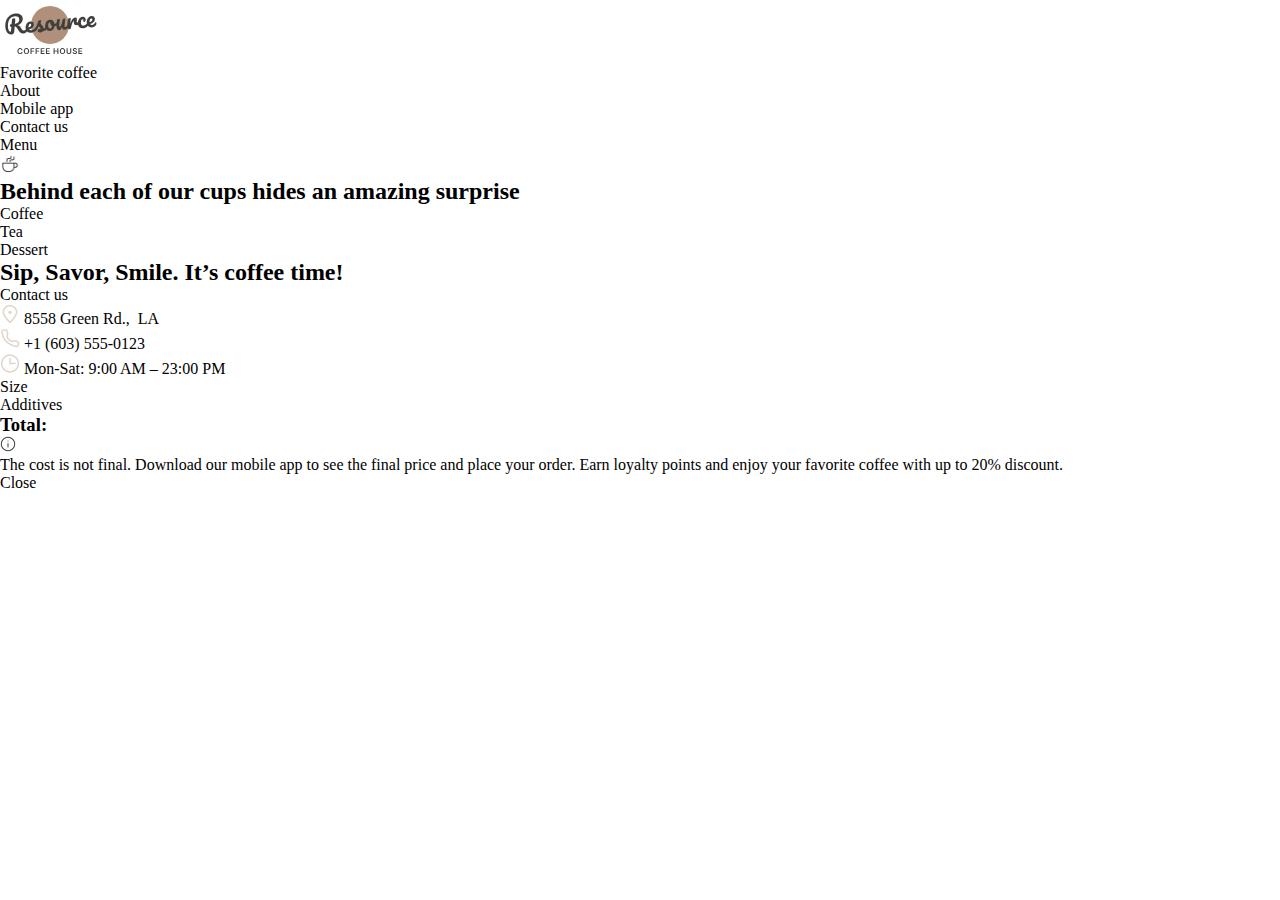
==== coffee-house/src/menu.html @ 4959223f "feat: add all code to menu.html" ====
<!DOCTYPE html>
<html lang="en">

<head>
    <meta charset="UTF-8">
    <meta name="viewport" content="width=device-width, initial-scale=1.0">
    <link rel="stylesheet" href="./css/style.css">
    <link rel="shortcut icon" href="./assets/icons/imgonline-com-ua-favicon-4GLVFytYaJ9T.ico">
    <link rel="preconnect" href="https://fonts.googleapis.com">
    <link rel="preconnect" href="https://fonts.gstatic.com" crossorigin>
    <link href="https://fonts.googleapis.com/css2?family=Inter:wght@400;600&display=swap" rel="stylesheet">
    <title>Coffee house</title>
</head>

<body class="body">
    <div class="wrapper">
        <header class="header">
            <a class="header-logo-link" href="../index.html">
                <span class="logo">
                    <img src="./assets/icons/logo.svg" alt="logo">
                </span>
            </a>
            <div class="header-menu">
                <div class="burger">
                </div>
                <nav class="nav-menu">
                    <ul class="nav-list">
                        <li class="nav-item">
                            <a class="nav-link" href="../index.html#favourites-coffee">Favorite coffee</a>
                        </li>
                        <li class="nav-item">
                            <a class="nav-link" href="../index.html#about" target="_blank">About</a>
                        </li>
                        <li class="nav-item">
                            <a class="nav-link" href="../index.html#mobile-app" target="_blank">Mobile app</a>
                        </li>
                        <li class="nav-item">
                            <a class="nav-link" href="#footer">Contact us</a>
                        </li>
                        <li class="nav-item">
                            <a class="nav-link menu-link menu-underline" href=""> 
                                <p class="header-coffee">Menu</p>
                                <div>
                                    <img class="img-nav-coffee" src="./assets/icons/coffee-cup.png" alt="coffee-cup" width="20" height="20">
                                </div>
                            </a>
                        </li>
                    </ul>
                </nav>
            </div>
        </header>
        <main>
         <section id="menu">
            <h2 class="titles title-menu">Behind each of our cups hides an <span class="title-span">amazing surprise</span></h2>
            <div class="tabs">
                <div class="tab-item coffee active-btn">
                    <div class="circle"></div>
                    <p>Coffee</p>
                </div>
                <div class="tab-item tea">
                    <div class="circle"></div>
                    <p>Tea</p>
                </div>
                <div class="tab-item dessert">
                    <div class="circle"></div>
                    <p>Dessert</p>
                </div>
            </div>
            <div class="pagination-container">
                <div class="menu-block">  
               </div>
            </div>
            <div class="loading-btn hidden"></div>
         </section>
        </main>
        <footer id="footer">
            <div class="visit-us">
              <h2 class="titles title-footer">
                Sip, Savor, Smile. <span class="title-span">It’s coffee time!</span>
              </h2>
              <div class="icons-contacts">
                <a href="https://twitter.com/?lang=uk" target="_blank">
                  <div class="icon-contacts twiter"></div>
                </a>
                <a href="https://www.instagram.com/" target="_blank">
                  <div class="icon-contacts instagram"></div>
                </a>
                <a href="https://uk-ua.facebook.com/" target="_blank">
                  <div class="icon-contacts facebook"></div>
                </a>
              </div>
            </div>
            <div class="contacts">
              <p class="title-contact">Contact us</p>
              <ul class="contacts-list">
                <li class="contacts-item">
                  <a
                    class="contacts-link"
                    href="https://www.google.com/maps/search/8558+Green+Rd,+%D0%A0%D0%B8%D0%B2%D1%81,+LA,+%D0%A1%D0%A8%D0%90/@34.0206085,-118.7413744,10z/data=!3m1!4b1?entry=ttu"
                    target="_blank"
                  >
                    <span class="logo-contacts"
                      ><img src="./assets/icons/pin-alt.png" alt="location"
                      >
                    </span>
                    <span>8558 Green Rd.,&nbsp;&nbsp;LA</span>
                  </a>
                </li>
                <li class="contacts-item">
                  <a class="contacts-link" href="tel:+1%20(603)%20555-0123">
                    <span class="logo-contacts"
                      ><img src="./assets/icons/phone.png" alt="phone"
                      >
                    </span>
                    <span>+1 (603) 555-0123</span>
                  </a>
                </li>
                <li class="contacts-item">
                  <span class="logo-contacts"
                    ><img src="./assets/icons/clock.png" alt="clock"
                    >
                  </span>
                  <span>Mon-Sat: 9:00 AM – 23:00 PM</span>
                </li>
              </ul>
            </div>
          </footer>
    </div>
    <div class="modal-window">
        <div class="modal-overlay">
            <div class="modal-popup">
                <div class="img-popup-block"></div>
                <div class="popup-description-block">
                    <h3 class="name"></h3>
                    <p class="description"></p>
                    <p class="size">Size</p>
                    <div class="size-block">
                        <div class="tab-item s-size active-btn">
                            <div class="circle"></div>
                            <p class="size-text"></p>
                        </div>
                        <div class="tab-item m-size">
                            <div class="circle"></div>
                            <p class="size-text"></p>
                        </div>
                        <div class="tab-item l-size">
                            <div class="circle"></div>
                            <p class="size-text"></p>
                        </div> 
                    </div>                                   
                    <p class="additives">Additives</p>
                    <div class="additives-block">
                        <div class="tab-item one-additives">
                            <div class="circle"></div>
                            <p class="name-text"></p>
                        </div>
                        <div class="tab-item two-additives">
                            <div class="circle"></div>
                            <p class="name-text"></p>
                        </div>
                        <div class="tab-item three-additives">
                            <div class="circle"></div>
                            <p  class="name-text"></p>
                        </div>
                    </div>
                    <div class="total-cost-block">
                        <h3 class="total-text">Total:</h3>
                        <h3 class="total-cost"></h3>
                    </div>
                    <div class="warning">
                        <img src="./assets/icons/info-empty.png" alt="warning" width="16" height="16">
                        <p>The cost is not final. Download our mobile app to see the final price and place your order. Earn loyalty points and enjoy your favorite coffee with up to 20% discount.</p>
                    </div>
                   <div class="close-popup-btn">Close</div>
                </div>
            </div>
        </div>
    </div>
    <div class="overlay"></div>
    <script type="module" src="./utils/index-menu.js"></script>
</body>

</html>
---- coffee-house/src/css/style.css ----
@import url("https://fonts.cdnfonts.com/css/inter?styles=29141");
/*Normalize*/
* {
  padding: 0;
  margin: 0;
  border: 0;
}
*:before, *:after {
  box-sizing: border-box;
}

:focus,
:active {
  outline: none;
}

a {
  text-decoration: none;
  color: inherit;
}
a:focus, a:active {
  outline: none;
}

html {
  scroll-behavior: smooth;
}/*# sourceMappingURL=style.css.map */
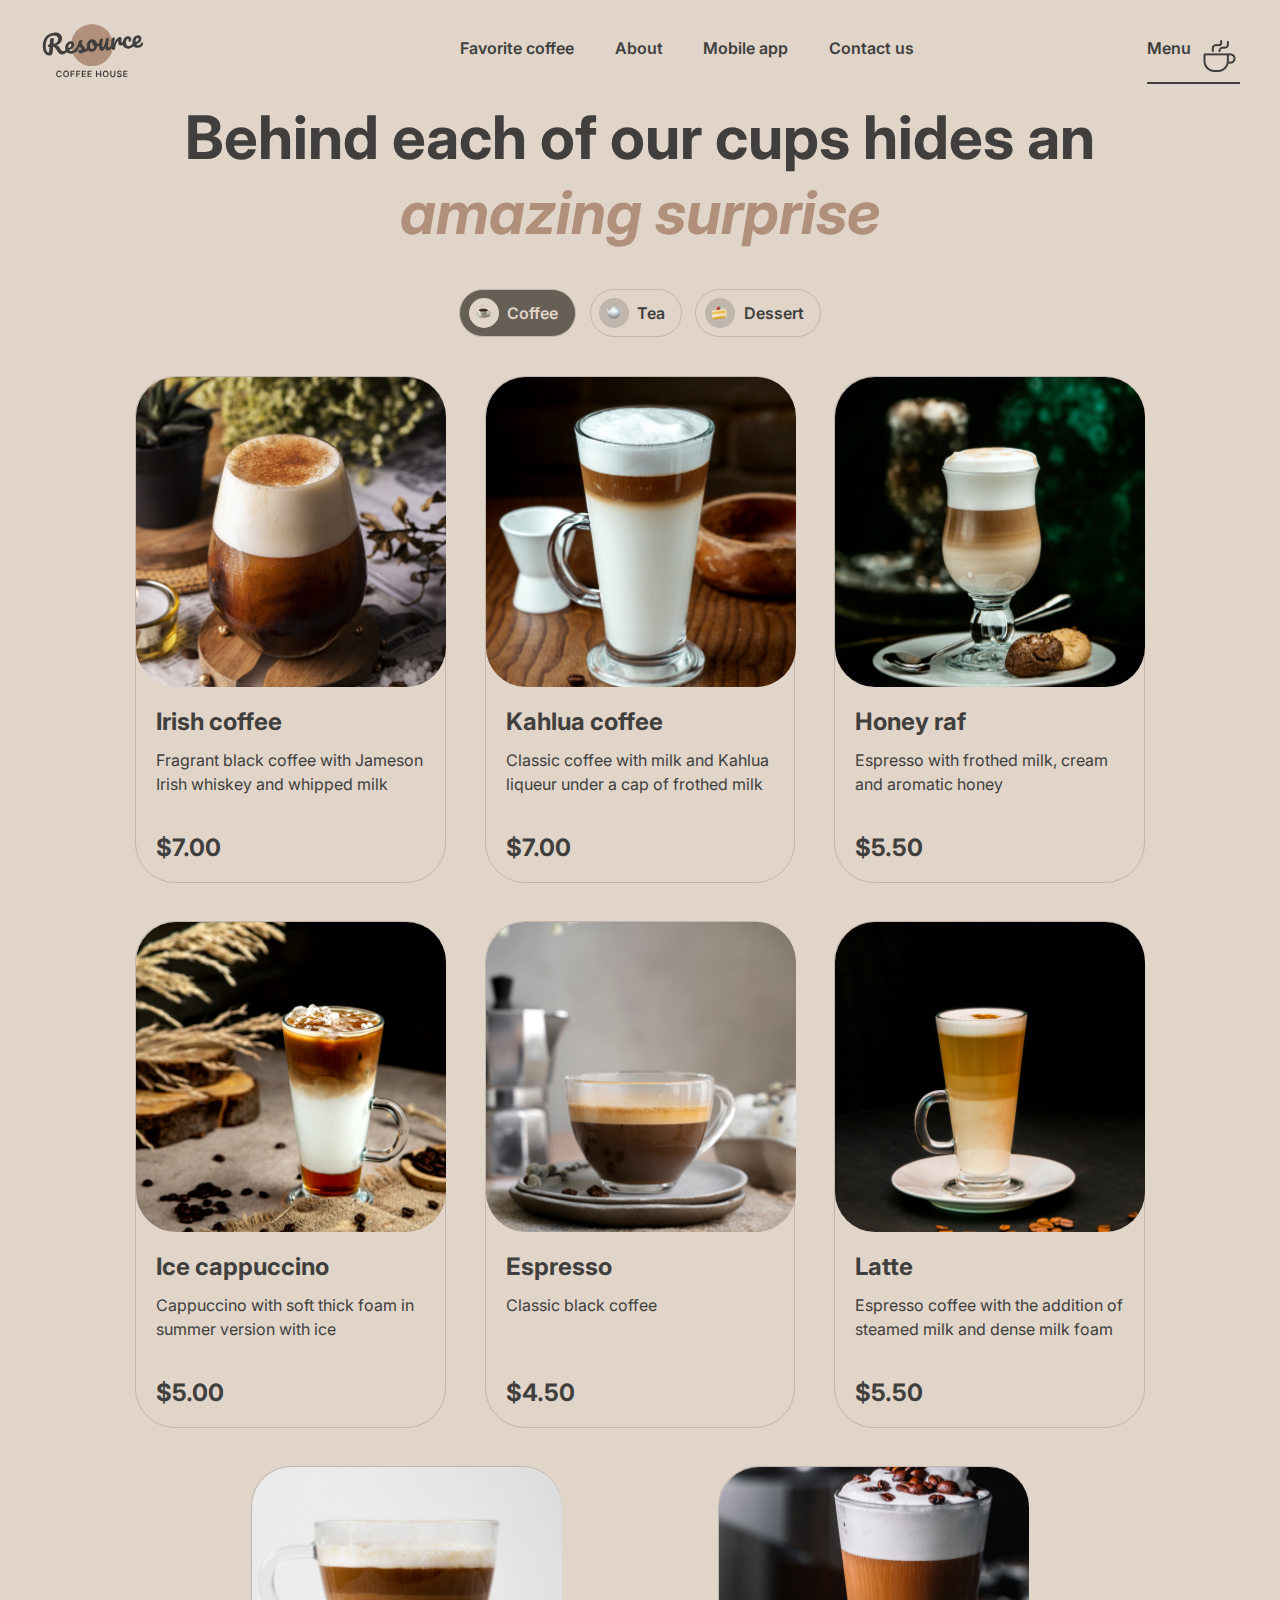
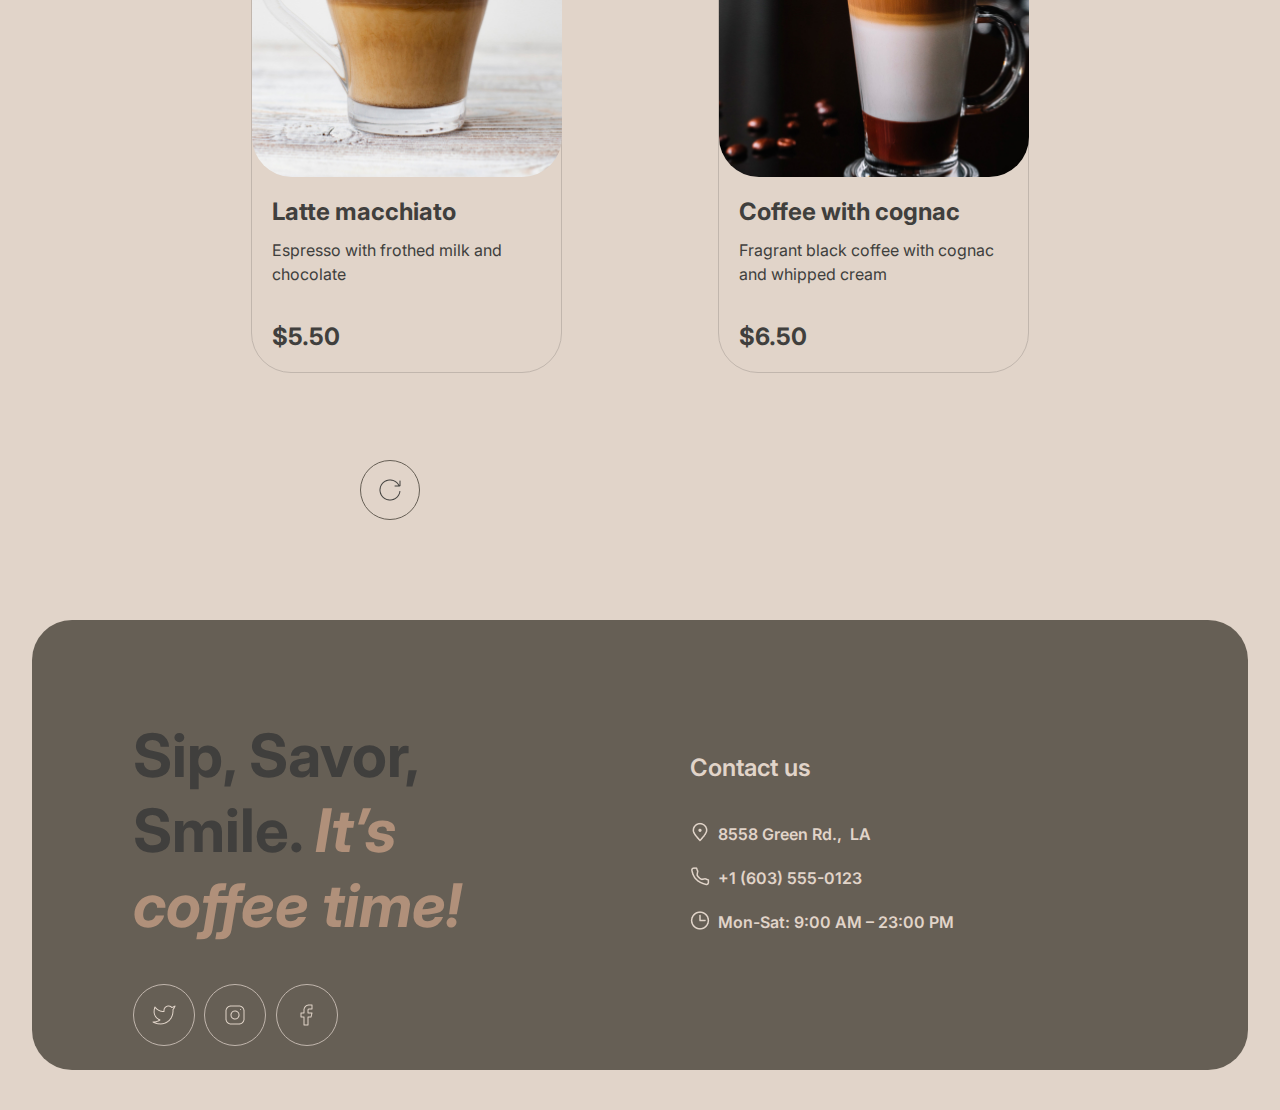
==== commit d05c0fb9: "fix: fix code in menu.html>" ====
--- a/coffee-house/src/menu.html
+++ b/coffee-house/src/menu.html
@@ -15,7 +15,7 @@
 <body class="body">
     <div class="wrapper">
         <header class="header">
-            <a class="header-logo-link" href="../index.html">
+            <a class="header-logo-link" href="../index.html" target="_blank">
                 <span class="logo">
                     <img src="./assets/icons/logo.svg" alt="logo">
                 </span>
@@ -26,7 +26,7 @@
                 <nav class="nav-menu">
                     <ul class="nav-list">
                         <li class="nav-item">
-                            <a class="nav-link" href="../index.html#favourites-coffee">Favorite coffee</a>
+                            <a class="nav-link" href="../index.html#favourites-coffee" target="_blank">Favorite coffee</a>
                         </li>
                         <li class="nav-item">
                             <a class="nav-link" href="../index.html#about" target="_blank">About</a>
@@ -37,11 +37,11 @@
                         <li class="nav-item">
                             <a class="nav-link" href="#footer">Contact us</a>
                         </li>
-                        <li class="nav-item">
+                        <li class="nav-item ">
                             <a class="nav-link menu-link menu-underline" href=""> 
                                 <p class="header-coffee">Menu</p>
                                 <div>
-                                    <img class="img-nav-coffee" src="./assets/icons/coffee-cup.png" alt="coffee-cup" width="20" height="20">
+                                    <img src="./assets/icons/coffee-cup.png" alt="coffee-cup">
                                 </div>
                             </a>
                         </li>
@@ -68,116 +68,140 @@
             </div>
             <div class="pagination-container">
                 <div class="menu-block">  
+                 <div class="card-block">
+                    <div class="card-img-container">
+                        <img class="card-img" src="./assets/menu-img/coffee/coffee-1.jpg" alt="coffee" width="310" height="310">
+                    </div>
+                    <div class="card-block-text">
+                        <h5 class="card-name">Irish coffee</h5>
+                        <p class="card-description">Fragrant black coffee with Jameson Irish whiskey and whipped milk</p>
+                        <h5 class="card-cost">$7.00</h5>
+                    </div>
+                </div>
+                <div class="card-block">
+                    <div class="card-img-container">
+                        <img class="card-img" src="./assets/menu-img/coffee/coffee-2.jpg" alt="coffee" width="310" height="310">
+                    </div>
+                    <div class="card-block-text">
+                        <h5 class="card-name">Kahlua coffee</h5>
+                        <p class="card-description">Classic coffee with milk and Kahlua liqueur under a cap of frothed milk</p>
+                        <h5 class="card-cost">$7.00</h5>
+                    </div>
+                </div>
+                <div class="card-block">
+                    <div class="card-img-container">
+                        <img class="card-img" src="./assets/menu-img/coffee/coffee-3.jpg" alt="coffee" width="310" height="310">
+                    </div>
+                    <div class="card-block-text">
+                        <h5 class="card-name">Honey raf</h5>
+                        <p class="card-description">Espresso with frothed milk, cream and aromatic honey</p>
+                        <h5 class="card-cost">$5.50</h5>
+                    </div>
+                </div>
+                <div class="card-block">
+                    <div class="card-img-container">
+                        <img class="card-img" src="./assets/menu-img/coffee/coffee-4.jpg" alt="coffee" width="310" height="310">
+                    </div>
+                    <div class="card-block-text">
+                        <h5 class="card-name">Ice cappuccino</h5>
+                        <p class="card-description">Cappuccino with soft thick foam in summer version with ice</p>
+                        <h5 class="card-cost">$5.00</h5>
+                    </div>
+                </div>
+                <div class="card-block">
+                    <div class="card-img-container">
+                        <img class="card-img" src="./assets/menu-img/coffee/coffee-5.jpg" alt="coffee" width="310" height="310">
+                    </div>
+                    <div class="card-block-text">
+                        <h5 class="card-name">Espresso</h5>
+                        <p class="card-description">Classic black coffee</p>
+                        <h5 class="card-cost">$4.50</h5>
+                    </div>
+                </div>
+                <div class="card-block">
+                    <div class="card-img-container">
+                        <img class="card-img" src="./assets/menu-img/coffee/coffee-6.jpg" alt="coffee" width="310" height="310">
+                    </div>
+                    <div class="card-block-text">
+                        <h5 class="card-name">Latte</h5>
+                        <p class="card-description">Espresso coffee with the addition of steamed milk and dense milk foam</p>
+                        <h5 class="card-cost">$5.50</h5>
+                    </div>
+                </div>
+                <div class="card-block">
+                    <div class="card-img-container">
+                        <img class="card-img" src="./assets/menu-img/coffee/coffee-7.jpg" alt="coffee" width="310" height="310">
+                    </div>
+                    <div class="card-block-text">
+                        <h5 class="card-name">Latte macchiato</h5>
+                        <p class="card-description">Espresso with frothed milk and chocolate</p>
+                        <h5 class="card-cost">$5.50</h5>
+                    </div>
+                </div>
+                <div class="card-block">
+                    <div class="card-img-container">
+                        <img class="card-img" src="./assets/menu-img/coffee/coffee-8.jpg" alt="coffee" width="310" height="310">
+                    </div>
+                    <div class="card-block-text">
+                        <h5 class="card-name">Coffee with cognac</h5>
+                        <p class="card-description">Fragrant black coffee with cognac and whipped cream</p>
+                        <h5 class="card-cost">$6.50</h5>
+                    </div>
+                </div>
+                 </div>
                </div>
-            </div>
-            <div class="loading-btn hidden"></div>
+            <div class="loading-btn"></div>
          </section>
         </main>
         <footer id="footer">
             <div class="visit-us">
-              <h2 class="titles title-footer">
-                Sip, Savor, Smile. <span class="title-span">It’s coffee time!</span>
-              </h2>
-              <div class="icons-contacts">
-                <a href="https://twitter.com/?lang=uk" target="_blank">
-                  <div class="icon-contacts twiter"></div>
-                </a>
-                <a href="https://www.instagram.com/" target="_blank">
-                  <div class="icon-contacts instagram"></div>
-                </a>
-                <a href="https://uk-ua.facebook.com/" target="_blank">
-                  <div class="icon-contacts facebook"></div>
-                </a>
-              </div>
-            </div>
-            <div class="contacts">
-              <p class="title-contact">Contact us</p>
-              <ul class="contacts-list">
-                <li class="contacts-item">
-                  <a
-                    class="contacts-link"
-                    href="https://www.google.com/maps/search/8558+Green+Rd,+%D0%A0%D0%B8%D0%B2%D1%81,+LA,+%D0%A1%D0%A8%D0%90/@34.0206085,-118.7413744,10z/data=!3m1!4b1?entry=ttu"
-                    target="_blank"
-                  >
-                    <span class="logo-contacts"
-                      ><img src="./assets/icons/pin-alt.png" alt="location"
-                      >
-                    </span>
-                    <span>8558 Green Rd.,&nbsp;&nbsp;LA</span>
-                  </a>
-                </li>
-                <li class="contacts-item">
-                  <a class="contacts-link" href="tel:+1%20(603)%20555-0123">
-                    <span class="logo-contacts"
-                      ><img src="./assets/icons/phone.png" alt="phone"
-                      >
-                    </span>
-                    <span>+1 (603) 555-0123</span>
-                  </a>
-                </li>
-                <li class="contacts-item">
-                  <span class="logo-contacts"
-                    ><img src="./assets/icons/clock.png" alt="clock"
-                    >
-                  </span>
-                  <span>Mon-Sat: 9:00 AM – 23:00 PM</span>
-                </li>
-              </ul>
-            </div>
-          </footer>
-    </div>
-    <div class="modal-window">
-        <div class="modal-overlay">
-            <div class="modal-popup">
-                <div class="img-popup-block"></div>
-                <div class="popup-description-block">
-                    <h3 class="name"></h3>
-                    <p class="description"></p>
-                    <p class="size">Size</p>
-                    <div class="size-block">
-                        <div class="tab-item s-size active-btn">
-                            <div class="circle"></div>
-                            <p class="size-text"></p>
-                        </div>
-                        <div class="tab-item m-size">
-                            <div class="circle"></div>
-                            <p class="size-text"></p>
-                        </div>
-                        <div class="tab-item l-size">
-                            <div class="circle"></div>
-                            <p class="size-text"></p>
-                        </div> 
-                    </div>                                   
-                    <p class="additives">Additives</p>
-                    <div class="additives-block">
-                        <div class="tab-item one-additives">
-                            <div class="circle"></div>
-                            <p class="name-text"></p>
-                        </div>
-                        <div class="tab-item two-additives">
-                            <div class="circle"></div>
-                            <p class="name-text"></p>
-                        </div>
-                        <div class="tab-item three-additives">
-                            <div class="circle"></div>
-                            <p  class="name-text"></p>
-                        </div>
-                    </div>
-                    <div class="total-cost-block">
-                        <h3 class="total-text">Total:</h3>
-                        <h3 class="total-cost"></h3>
-                    </div>
-                    <div class="warning">
-                        <img src="./assets/icons/info-empty.png" alt="warning" width="16" height="16">
-                        <p>The cost is not final. Download our mobile app to see the final price and place your order. Earn loyalty points and enjoy your favorite coffee with up to 20% discount.</p>
-                    </div>
-                   <div class="close-popup-btn">Close</div>
-                </div>
-            </div>
-        </div>
+                <h2 class="titles title-footer">
+                    Sip, Savor, Smile. <span class="title-span">It’s coffee time!</span>
+                </h2>
+                <div class="icons-contacts">
+                    <a href="https://twitter.com/?lang=uk" target="_blank">
+                        <div class="icon-contacts twiter"></div>
+                    </a>
+                    <a href="https://www.instagram.com/" target="_blank">
+                        <div class="icon-contacts instagram"></div>
+                    </a>
+                    <a href="https://uk-ua.facebook.com/" target="_blank">
+                        <div class="icon-contacts facebook"></div>
+                    </a>
+                </div>
+            </div>
+            <div class="contacts"> 
+                <p class="title-contact">Contact us</p>
+                <ul class="contacts-list">
+                    <li class="contacts-item">
+                        <a class="contacts-link" href="https://www.google.com/maps/search/8558+Green+Rd,+%D0%A0%D0%B8%D0%B2%D1%81,+LA,+%D0%A1%D0%A8%D0%90/@34.0206085,-118.7413744,10z/data=!3m1!4b1?entry=ttu"
+                            target="_blank">
+                            <span class="logo-contacts">
+                                <img src="./assets/icons/pin-alt.png" alt="location">
+                            </span>
+                            <span>8558 Green Rd.,&nbsp;&nbsp;LA</span>
+                        </a>
+                    </li>
+                    <li class="contacts-item">
+                        <a class="contacts-link" href="tel:+1%20(603)%20555-0123">
+                            <span class="logo-contacts">
+                                <img src="./assets/icons/phone.png" alt="phone">
+                            </span> 
+                            <span>+1 (603) 555-0123</span>
+                        </a>
+                    </li>
+                    <li class="contacts-item">
+                           <span class="logo-contacts">
+                                <img src="./assets/icons/clock.png" alt="clock">
+                           </span>  
+                           <span>Mon-Sat: 9:00 AM – 23:00 PM</span> 
+                    </li>
+                </ul>
+            </div>
+        </footer>
     </div>
     <div class="overlay"></div>
-    <script type="module" src="./utils/index-menu.js"></script>
+    <script type="module" src="./utils/index.js"></script>
 </body>
 
 </html>--- a/coffee-house/src/css/style.css
+++ b/coffee-house/src/css/style.css
@@ -1,3 +1,4 @@
+@charset "UTF-8";
 @import url("https://fonts.cdnfonts.com/css/inter?styles=29141");
 /*Normalize*/
 * {
@@ -22,6 +23,1369 @@
   outline: none;
 }
 
+.card-cost:hover, .card-description:hover, .card-name:hover {
+  color: #b0907a;
+  text-shadow: 0.0125rem 0.0125rem 0.0625rem #403f3d;
+}
+
 html {
   scroll-behavior: smooth;
+}
+
+.body {
+  margin: 0rem auto;
+  box-sizing: border-box;
+  font-family: "Inter", sans-serif;
+  font-style: normal;
+  font-weight: 600;
+  font-size: 1rem;
+  line-height: 1.5rem;
+  color: #403f3d;
+  background-color: #e1d4c9;
+}
+.body.active {
+  overflow-y: hidden;
+  z-index: 1002;
+}
+
+.overlay {
+  position: fixed;
+  top: 0;
+  left: 0;
+  width: 100%;
+  height: 100%;
+  background-color: rgba(0, 0, 0, 0.5);
+  z-index: 999;
+  display: none;
+}
+.overlay.active {
+  display: block;
+}
+
+li {
+  list-style: none;
+}
+
+.wrapper {
+  max-width: 90rem;
+  width: 100%;
+  min-height: 100%;
+  display: flex;
+  flex-direction: column;
+  justify-content: center;
+  align-items: center;
+  margin: 0 auto;
+  overflow-x: hidden;
+}
+
+.header {
+  width: 100%;
+  display: flex;
+  justify-content: space-between;
+  padding-bottom: 0.9rem;
+}
+
+.header-logo-link {
+  padding: 1.25rem 0rem 0rem 2.5rem;
+}
+.header-logo-link:hover:not(.menu-logo) {
+  transform: scale(1.1);
+}
+
+.menu-logo {
+  cursor: default;
+}
+
+.header-menu {
+  display: flex;
+  padding: 2.25rem 2.1rem 0rem 0rem;
+}
+
+.nav-item {
+  display: inline;
+}
+
+.nav-link {
+  margin-right: 2.3rem;
+  padding-bottom: 0.4rem;
+  position: relative;
+}
+.nav-link:not(.menu-underline)::before {
+  content: "";
+  position: absolute;
+  bottom: 0;
+  left: 50%;
+  width: 0;
+  height: 0.15rem;
+  background-color: #403f3d;
+  transition: all 0.4s ease-in;
+  transform: translateX(-50%);
+}
+.nav-link:not(.menu-underline):hover::before {
+  width: 100%;
+}
+
+.menu-link {
+  margin: 0rem 0.4rem 0rem 20.35rem;
+  display: inline-flex;
+}
+
+.header-coffee {
+  padding-right: 0.5rem;
+}
+
+.menu-underline {
+  border-bottom: 0.15rem solid #403f3d;
+  padding-bottom: 0rem;
+  cursor: default;
+}
+
+@media screen and (max-width: 1400px) {
+  .menu-link {
+    margin: 0rem 0.4rem 0rem 12rem;
+  }
+  .wrapper {
+    max-width: 100%;
+  }
+}
+@media screen and (max-width: 950px) {
+  .menu-link {
+    margin: 0rem 0.4rem 0rem 7rem;
+  }
+}
+@media screen and (max-width: 860px) {
+  .menu-link {
+    margin: 0rem 0.4rem 0rem 1rem;
+  }
+}
+@media screen and (max-width: 768px) {
+  .burger {
+    width: 2.7rem;
+    height: 2.7rem;
+    text-align: center;
+    border-radius: 6.25rem;
+    border: none;
+    cursor: pointer;
+    transition: all 0.4s ease-out;
+    position: relative;
+    background-color: inherit;
+    border: 0.0625rem solid #665f55;
+    margin: -0.56rem 0.37rem 0rem 0rem;
+  }
+  .burger:hover {
+    transform: scale(1.05);
+    filter: drop-shadow(0.3125rem 0.3125rem 1.875rem #f8f2f2);
+  }
+  .burger::before {
+    content: "";
+    height: 4%;
+    width: 40%;
+    left: 30%;
+    position: absolute;
+    transition: all 0.5s ease 0s;
+    background-color: #403f3d;
+  }
+  .burger::after {
+    content: "";
+    height: 4%;
+    width: 40%;
+    left: 30%;
+    position: absolute;
+    transition: all 0.5s ease 0s;
+    background-color: #403f3d;
+  }
+  .burger::before {
+    content: "";
+  }
+  .burger::after {
+    content: "";
+  }
+  .burger::before {
+    top: 39%;
+  }
+  .burger::after {
+    bottom: 38%;
+  }
+  .burger.active::before {
+    top: 52%;
+    transform: rotate(-45deg) translate(0, -50%);
+  }
+  .burger.active::after {
+    bottom: 48%;
+    transform: rotate(45deg) translate(0, 50%);
+  }
+  .nav-menu {
+    width: 100%;
+    height: 100%;
+    position: fixed;
+    top: 6.2rem;
+    right: -100%;
+    justify-content: center;
+    align-content: center;
+    padding-top: 3.85rem;
+    background-color: #e1d4c9;
+    transform: translateX(0%);
+    transition: transform 0.5s ease-out, right 0.5s ease-out;
+    z-index: 1000;
+  }
+  .nav-menu.active {
+    transform: translateX(0%);
+    right: 0;
+  }
+  .nav-item {
+    display: flex;
+    justify-content: center;
+    padding: 0rem 0rem 3.37rem 2.2rem;
+  }
+  .nav-link {
+    font-size: 2rem;
+    line-height: 2.5rem;
+  }
+  .menu-link {
+    padding: 2.35rem 2.9rem 0rem 0rem;
+    display: inline-flex;
+  }
+  .header-coffee {
+    padding: 0.1rem 1rem 0rem 0rem;
+  }
+  .img-nav-coffee {
+    width: 2.5rem;
+    height: 2.5rem;
+    margin: 0.08rem 0rem 0rem 0rem;
+  }
+  .menu-underline {
+    border-bottom: none;
+  }
+}
+@media screen and (max-width: 380px) {
+  .header-logo-link {
+    padding: 1.25rem 0rem 0rem 1rem;
+  }
+  .burger {
+    margin: -0.56rem -1.14rem 0rem 0rem;
+  }
+}
+#enjoy {
+  height: 40.2rem;
+  margin: 0 2.5rem;
+  background: url(../assets/main-img/img-hero.jpg) center no-repeat;
+  background-size: cover;
+  border-radius: 2.5rem;
+}
+
+.enjoy-block {
+  width: 50%;
+  height: 100%;
+  float: left;
+  padding: 6.25rem 0rem 0rem 6.25rem;
+  box-sizing: border-box;
+}
+.enjoy-block:nth-child(3) {
+  margin-right: 0;
+}
+
+.titles {
+  font-size: 3.75rem;
+  line-height: 4.6875rem;
+  color: #403f3d;
+  text-align: center;
+}
+
+.title-enjoy {
+  font-size: 4.5rem;
+  line-height: 4.725rem;
+  text-align: left;
+}
+
+.title-span {
+  line-height: 105%;
+  font-family: "Inter", sans-serif;
+  font-style: italic;
+  color: #b0907a;
+}
+
+.subtitle-enjoy {
+  font-weight: 400;
+  color: #e1d4c9;
+  padding: 2.55rem 2rem 2.5rem 0.025rem;
+}
+
+.btn-menu {
+  width: 12.5rem;
+  height: 4rem;
+  text-align: center;
+  border-radius: 6.25rem;
+  border: none;
+  cursor: pointer;
+  transition: all 0.4s ease-out;
+  font-weight: 600;
+  font-size: 1rem;
+  line-height: 1.5rem;
+  color: #403f3d;
+  background-color: #e1d4c9;
+}
+.btn-menu:hover {
+  transform: scale(1.05);
+  filter: drop-shadow(0.3125rem 0.3125rem 1.875rem #f8f2f2);
+}
+.btn-menu > p {
+  padding-top: 1.25rem;
+}
+.btn-menu:hover {
+  display: flex;
+  color: #665f55;
+  background: url(../assets/icons/coffee-cup-btn.png) no-repeat #b0907a;
+  background-position: right 4rem bottom 1.4rem;
+}
+.btn-menu:hover > p {
+  margin: 0.1rem 0rem 0rem 4.2rem;
+}
+
+@media screen and (max-width: 1400px) {
+  #enjoy {
+    width: 87%;
+    margin-left: 5rem;
+  }
+  .enjoy-block {
+    width: 70%;
+  }
+}
+@media screen and (max-width: 1250px) {
+  #enjoy {
+    width: 88%;
+    margin: 0rem 4rem;
+  }
+}
+@media screen and (max-width: 1050px) {
+  #enjoy {
+    width: 90%;
+    margin: 0rem 3rem;
+  }
+  .enjoy-block {
+    width: 90%;
+  }
+}
+@media screen and (max-width: 970px) {
+  #enjoy {
+    width: 95%;
+    margin: 0rem 2rem;
+  }
+}
+@media screen and (max-width: 850px) {
+  #enjoy {
+    width: 93%;
+    margin-left: 0rem 1rem;
+  }
+  .subtitle-enjoy {
+    padding: 1rem 2rem 1.5rem 0.025rem;
+  }
+}
+@media screen and (max-width: 768px) {
+  #enjoy {
+    width: 89.6%;
+    margin-left: 2.5rem;
+  }
+  .enjoy-block {
+    padding: 6.25rem 0rem 0rem 3.7rem;
+  }
+  .subtitle-enjoy {
+    padding: 2.58rem 2rem 2.45rem 0.025rem;
+  }
+  .btn-menu {
+    display: flex;
+    background: url(../assets/icons/coffee-cup-btn.png) no-repeat #e1d4c9;
+    background-position: right 4rem bottom 1.4rem;
+    margin-left: 0.05rem;
+  }
+  .btn-menu > p {
+    margin: 0rem 0rem 0rem 4rem;
+  }
+}
+@media screen and (max-width: 700px) {
+  .titles {
+    font-size: 2rem;
+    line-height: 2.5rem;
+  }
+  .title-enjoy {
+    font-size: 2.625rem;
+    line-height: 3.0187rem;
+  }
+}
+.title-favourites {
+  padding: 6.25rem 0rem 2.5rem 0rem;
+}
+
+.slider-block {
+  display: flex;
+  flex-direction: row;
+  justify-content: center;
+  align-items: center;
+  justify-content: space-between;
+  padding: 0rem 2.75rem;
+}
+
+.slider-container {
+  width: 30rem;
+  height: 40rem;
+  display: flex;
+  flex-direction: row;
+  overflow: hidden;
+  transform: 0.5s ease-in-out;
+}
+
+.slider {
+  width: 90rem;
+  display: flex;
+  transform: 0.5s ease-in-out;
+}
+
+.slider-item {
+  width: 30rem;
+  height: 40rem;
+}
+
+.slider-description {
+  font-size: 1.5rem;
+  line-height: 1.875rem;
+  text-align: center;
+  padding-top: 0.95rem;
+}
+
+.slider-subtitle {
+  padding: 0.95rem 0rem 0.1rem 0rem;
+  text-align: center;
+  font-weight: 400;
+}
+
+.arrow-button {
+  width: 3.75rem;
+  height: 3.75rem;
+  text-align: center;
+  border-radius: 6.25rem;
+  border: none;
+  cursor: pointer;
+  transition: all 0.4s ease-out;
+  border: 0.0625rem solid #665f55;
+  background-color: inherit;
+}
+.arrow-button:hover {
+  transform: scale(1.05);
+  filter: drop-shadow(0.3125rem 0.3125rem 1.875rem #f8f2f2);
+}
+
+.prev-btn {
+  background: url(../assets/icons/arrow-left.png) center no-repeat;
+}
+.prev-btn:hover {
+  background: url(../assets/icons/arrow-left-hover.png) center no-repeat #665f55;
+}
+
+.next-btn {
+  background: url(../assets/icons/arrow-right.png) center no-repeat;
+}
+.next-btn:hover {
+  background: url(../assets/icons/arrow-right-hover..png) center no-repeat #665f55;
+}
+
+.indicators-block {
+  display: flex;
+  flex-direction: row;
+  justify-content: center;
+  padding: 2.5rem 0rem 6.25rem 0.8rem;
+}
+
+.indicator {
+  width: 2.5rem;
+  height: 0.25rem;
+  margin-right: 0.75rem;
+  border-radius: 6.25rem;
+  background-color: #c1b6ad;
+  cursor: pointer;
+}
+.indicator:hover {
+  background-color: #b0907a;
+}
+
+.active-indicator {
+  background-color: #403f3d;
+}
+
+@media screen and (max-width: 1430px) {
+  .slider-block {
+    justify-content: space-evenly;
+  }
+}
+@media screen and (max-width: 1000px) {
+  .title-favourites {
+    padding: 6.25rem 3rem 2.5rem;
+  }
+}
+@media screen and (max-width: 768px) {
+  .slider-block {
+    padding: 0rem;
+  }
+}
+@media screen and (max-width: 650px) {
+  .slider-block {
+    padding: 0rem;
+  }
+  .arrow-button {
+    display: none;
+  }
+}
+@media screen and (max-width: 320px) {
+  .slider-block {
+    padding: 0rem;
+  }
+  .coffee-block > img {
+    width: 21.75rem;
+    height: 21.75rem;
+  }
+}
+.title-about {
+  text-align: left;
+  padding-left: 2.5rem;
+}
+
+.img-block {
+  display: flex;
+  justify-content: space-evenly;
+  padding-top: 2.5rem;
+}
+
+.first-img-block {
+  display: flex;
+  flex-direction: column;
+  align-content: space-between;
+}
+
+.second-img-block {
+  display: flex;
+  flex-direction: column;
+  align-content: space-between;
+}
+
+.each-img-block {
+  width: 41.25rem;
+  height: 36.875rem;
+  border-radius: 1.25rem;
+  overflow: hidden;
+  cursor: pointer;
+  margin-bottom: 2.5rem;
+}
+
+.each-img-block-small {
+  width: 41.25rem;
+  height: 26.875rem;
+  border-radius: 1.25rem;
+  overflow: hidden;
+  cursor: pointer;
+  margin-bottom: 2.5rem;
+}
+
+.img-about {
+  transition: all 0.4s ease-out;
+  width: 100%;
+  height: 100%;
+  -o-object-fit: cover;
+     object-fit: cover;
+  transform: scale(1.1);
+}
+.img-about:hover {
+  transform: scale(1);
+}
+
+.img-about-small {
+  transition: all 0.4s ease-out;
+  width: 100%;
+  height: 100%;
+  -o-object-fit: cover;
+     object-fit: cover;
+  transform: scale(1.1);
+}
+.img-about-small:hover {
+  transform: scale(1);
+}
+
+@media screen and (max-width: 1350px) {
+  .img-block {
+    flex-direction: column;
+    justify-content: center;
+    align-items: center;
+  }
+  .each-img-block-small {
+    display: none;
+  }
+}
+@media screen and (max-width: 768px) {
+  .title-about {
+    padding: 0rem 2.5rem;
+  }
+  .each-img-block {
+    padding: 0rem 0.9rem;
+  }
+}
+#mobile-app {
+  display: flex;
+  flex-direction: row;
+  justify-content: space-around;
+  padding-bottom: 5.85rem;
+}
+
+.text-block-app {
+  padding: 12.8rem 0rem 0rem 2.5rem;
+}
+
+.title-app {
+  text-align: left;
+  padding-right: 6.5rem;
+}
+
+.app-subtitle {
+  padding: 2.5rem 7rem 2.45rem 0rem;
+  font-weight: 400;
+}
+
+.download-block {
+  display: flex;
+}
+
+.download {
+  width: 12.5rem;
+  height: 3.9rem;
+  text-align: center;
+  border-radius: 6.25rem;
+  border: none;
+  cursor: pointer;
+  transition: all 0.4s ease-out;
+  border: 0.0625rem solid #665f55;
+  text-align: center;
+}
+.download:hover {
+  transform: scale(1.05);
+  filter: drop-shadow(0.3125rem 0.3125rem 1.875rem #f8f2f2);
+}
+
+.apple-load {
+  background: url(../assets/icons/apple-dark.png) no-repeat;
+  background-position: left 1.45rem bottom 1rem;
+}
+.apple-load:hover {
+  color: #e1d4c9;
+  background: url(../assets/icons/apple.png) no-repeat #665f55;
+  background-position: left 1.25rem bottom 0.9rem;
+}
+
+.google-load {
+  background: url(../assets/icons/google.png) no-repeat;
+  background-position: left 1.45rem bottom 1rem;
+  margin-left: 1.1rem;
+}
+.google-load:hover {
+  color: #e1d4c9;
+  background: url(../assets/icons/google-hover.png) no-repeat #665f55;
+  background-position: left 1.4rem bottom 0.9rem;
+}
+
+.first-apple-subtitle {
+  padding: 0.77rem 0rem 0.1rem 0.15rem;
+  font-size: 0.625rem;
+  line-height: 0.875rem;
+}
+
+.first-google-subtitle {
+  padding: 0.77rem 0.7rem 0.1rem 0rem;
+  font-size: 0.625rem;
+  line-height: 0.875rem;
+}
+
+.last-google-subtitle {
+  padding-left: 1rem;
+}
+
+.icon-contacts {
+  width: 3.75rem;
+  height: 3.75rem;
+  text-align: center;
+  border-radius: 6.25rem;
+  border: none;
+  cursor: pointer;
+  transition: all 0.4s ease-out;
+  border: 0.0625rem solid #c1b6ad;
+  background-color: inherit;
+}
+.icon-contacts:hover {
+  transform: scale(1.05);
+  filter: drop-shadow(0.3125rem 0.3125rem 1.875rem #f8f2f2);
+}
+
+.twiter {
+  background: url(../assets/icons/twiter.png) center no-repeat;
+}
+.twiter:hover {
+  background: url(../assets/icons/twiter-hover.png) center no-repeat #e1d4c9;
+}
+
+.instagram {
+  background: url(../assets/icons/instagram.png) center no-repeat;
+}
+.instagram:hover {
+  background: url(../assets/icons/instagram-hover.png) center no-repeat #e1d4c9;
+}
+
+.facebook {
+  background: url(../assets/icons/facebook.png) center no-repeat;
+}
+.facebook:hover {
+  color: #403f3d;
+  background: url(../assets/icons/facebook-hover.png) center no-repeat #e1d4c9;
+}
+
+.img-app {
+  padding: 3.8rem 2.5rem 0rem 0rem;
+}
+
+@media screen and (max-width: 1200px) {
+  #mobile-app {
+    flex-direction: column;
+    align-content: center;
+  }
+  .text-block-app {
+    padding-left: 0rem;
+  }
+  .title-app {
+    text-align: center;
+    padding-right: 0rem;
+  }
+  .app-subtitle {
+    padding-left: 4rem;
+  }
+  .download-block {
+    margin-left: 3rem;
+  }
+  .img-app {
+    display: flex;
+    justify-content: center;
+  }
+}
+@media screen and (max-width: 768px) {
+  .text-block-app {
+    padding: 0rem;
+  }
+  .title-app {
+    padding: 3.75rem 0rem 0rem 2.48rem;
+    text-align: left;
+  }
+  .app-subtitle {
+    padding: 2.5rem 2.47rem 2.5rem;
+  }
+  .download-block {
+    margin-left: 2.46rem;
+  }
+  .img-app {
+    padding: 6.25rem 0rem 0.4rem 0rem;
+  }
+}
+@media screen and (max-width: 320px) {
+  .text-block-app {
+    padding: 0rem;
+  }
+  .title-app {
+    padding: 3.75rem 0rem 0rem 2.48rem;
+    text-align: left;
+  }
+  .app-subtitle {
+    padding: 2.5rem 2.47rem 2.5rem;
+  }
+  .download-block {
+    margin-left: 2.46rem;
+  }
+  .img-app {
+    padding: 7.25rem 0.5rem 1.4rem 0rem;
+  }
+  .img-mobile-app {
+    width: 21.75rem;
+    height: 21.75rem;
+  }
+}
+#footer {
+  width: 85rem;
+  height: 28.1rem;
+  display: flex;
+  margin-bottom: 2.5rem;
+  background-color: #665f55;
+  border-radius: 2.5rem;
+}
+
+.visit-us {
+  width: 50%;
+  padding: 6.1rem 8rem 0rem 6.3rem;
+}
+
+.title-footer {
+  padding-bottom: 2.6rem;
+  text-align: left;
+}
+
+.icons-contacts {
+  display: flex;
+  justify-content: start;
+}
+.icons-contacts > a {
+  padding-right: 0.6rem;
+}
+
+.contacts {
+  width: 50%;
+  padding: 8.3rem 8rem 0rem 0rem;
+}
+
+.title-contact {
+  font-size: 1.5rem;
+  line-height: 1.875rem;
+  color: #e1d4c9;
+}
+
+.contacts-list {
+  font-size: 1.5rem;
+  line-height: 1.875rem;
+  color: #e1d4c9;
+}
+
+.contacts-item {
+  font-size: 1rem;
+  line-height: 1.5rem;
+  padding-bottom: 0.65rem;
+}
+.contacts-item:first-child {
+  padding: 2.44rem 0rem 0.75rem;
+}
+.contacts-item:last-child {
+  display: flex;
+}
+
+.contacts-link {
+  position: relative;
+  display: flex;
+  width: 12rem;
+  padding-bottom: 0.4rem;
+}
+.contacts-link::before {
+  content: "";
+  position: absolute;
+  bottom: 0;
+  left: 50%;
+  width: 0;
+  height: 0.15rem;
+  background-color: #e1d4c9;
+  transition: all 0.4s ease-in;
+  transform: translateX(-50%);
+}
+.contacts-link:hover::before {
+  width: 100%;
+}
+
+.logo-contacts {
+  padding-right: 0.5rem;
+}
+
+@media screen and (max-width: 1400px) {
+  #footer {
+    width: 95%;
+    margin: 0rem 2rem 2.5rem;
+  }
+}
+@media screen and (max-width: 1100px) {
+  #footer {
+    width: 90%;
+    height: 100%;
+    flex-direction: column;
+    flex-wrap: wrap;
+    justify-content: center;
+    background-position: center;
+    margin: 0rem 2rem 2.5rem;
+  }
+  .title-footer {
+    margin: 0rem 4rem;
+  }
+  .icons-contacts {
+    padding-left: 4rem;
+  }
+  .contacts {
+    width: 90%;
+    display: flex;
+    flex-direction: column;
+    justify-content: left;
+    padding: 2rem 5rem;
+  }
+  .visit-us {
+    width: 90%;
+    padding-left: 2rem;
+  }
+}
+@media screen and (max-width: 1000px) {
+  #footer {
+    width: 94%;
+    margin: 0rem 2rem 2.5rem;
+  }
+  .title-footer {
+    margin: 0rem 3rem;
+  }
+}
+@media screen and (max-width: 768px) {
+  #footer {
+    width: 89.7%;
+    margin: 0rem 2rem 2.5rem;
+  }
+  .title-footer {
+    margin: 0.18rem 2rem 0rem 1.7rem;
+    padding-bottom: 2.4rem;
+  }
+  .icons-contacts {
+    padding-left: 1.76rem;
+  }
+  .contacts {
+    padding: 6.25rem 3.8rem 5.65rem;
+  }
+}
+@media screen and (max-width: 380px) {
+  #footer {
+    width: 91.5%;
+    margin: 0rem;
+  }
+  .visit-us {
+    width: 93%;
+    padding: 3.77rem 0rem 0.3rem 1rem;
+  }
+  .title-footer {
+    margin: 0rem;
+    padding-bottom: 2.4rem;
+  }
+  .icons-contacts {
+    padding-left: 0rem;
+  }
+  .contacts {
+    padding: 2.2rem 5rem 3.15rem 1rem;
+  }
+}
+.title-menu {
+  padding: 0rem 18rem;
+}
+
+.tabs {
+  display: flex;
+  flex-direction: row;
+  justify-content: center;
+  align-items: center;
+  padding: 2.4rem 0rem 2.46rem;
+}
+
+.tab-item {
+  display: flex;
+  align-items: center;
+  justify-content: space-evenly;
+  margin: 0rem 0.39rem;
+}
+.tab-item:first-child {
+  margin-right: 0.51rem;
+}
+.tab-item > .circle {
+  width: 1.875rem;
+  height: 1.875rem;
+  text-align: center;
+  border-radius: 6.25rem;
+  border: none;
+  cursor: pointer;
+  transition: all 0.4s ease-out;
+}
+.tab-item > .circle:hover {
+  transform: scale(1.05);
+  filter: drop-shadow(0.3125rem 0.3125rem 1.875rem #f8f2f2);
+}
+.tab-item:hover, .tab-item.active-btn {
+  color: #e1d4c9;
+  background-color: #665f55;
+}
+.tab-item:hover > .circle, .tab-item.active-btn > .circle {
+  background-color: #e1d4c9;
+}
+
+.coffee {
+  width: 7.1875rem;
+  height: 2.875rem;
+  text-align: center;
+  border-radius: 6.25rem;
+  border: none;
+  cursor: pointer;
+  transition: all 0.4s ease-out;
+  border: 0.0625rem solid #c1b6ad;
+}
+.coffee:hover {
+  transform: scale(1.05);
+  filter: drop-shadow(0.3125rem 0.3125rem 1.875rem #f8f2f2);
+}
+.coffee > .circle {
+  background: url(../assets/icons/🫖coffee.png) center no-repeat #c1b6ad;
+  margin-left: 0.075rem;
+}
+.coffee > p {
+  padding-right: 0.6rem;
+}
+
+.tea {
+  width: 5.625rem;
+  height: 2.875rem;
+  text-align: center;
+  border-radius: 6.25rem;
+  border: none;
+  cursor: pointer;
+  transition: all 0.4s ease-out;
+  border: 0.0625rem solid #c1b6ad;
+}
+.tea:hover {
+  transform: scale(1.05);
+  filter: drop-shadow(0.3125rem 0.3125rem 1.875rem #f8f2f2);
+}
+.tea > .circle {
+  background: url(../assets/icons/🫖.png) center no-repeat #c1b6ad;
+}
+.tea > p {
+  padding-right: 0.57rem;
+}
+
+.dessert {
+  width: 7.75rem;
+  height: 2.875rem;
+  text-align: center;
+  border-radius: 6.25rem;
+  border: none;
+  cursor: pointer;
+  transition: all 0.4s ease-out;
+  border: 0.0625rem solid #c1b6ad;
+}
+.dessert:hover {
+  transform: scale(1.05);
+  filter: drop-shadow(0.3125rem 0.3125rem 1.875rem #f8f2f2);
+}
+.dessert > .circle {
+  background: url(../assets/icons/cake.png) center no-repeat #c1b6ad;
+}
+.dessert > p {
+  padding-right: 0.45rem;
+}
+
+.menu-block {
+  display: flex;
+  flex-wrap: wrap;
+  justify-content: space-evenly;
+  align-content: space-around;
+  padding-bottom: 3.9rem;
+}
+
+.card-block {
+  width: 19.3rem;
+  height: 31.55rem;
+  display: block;
+  margin-bottom: 2.38rem;
+  border: 0.0625rem solid #c1b6ad;
+  border-radius: 2.5rem;
+  cursor: pointer;
+}
+.card-block:hover {
+  transform: scale(1.01);
+  box-shadow: 0.2rem 0.2rem 0.2rem 0.2rem #403f3d;
+}
+
+.hidden {
+  display: none;
+}
+
+.card-img-container {
+  width: 19.375rem;
+  height: 19.375rem;
+  overflow: hidden;
+  border-radius: 2.5rem;
+}
+
+.card-img {
+  transition: all 0.4s ease-out;
+  width: 100%;
+  height: 100%;
+  -o-object-fit: cover;
+     object-fit: cover;
+  transform: scale(1.1);
+}
+.card-img:hover {
+  transform: scale(1);
+}
+
+.card-block-text {
+  padding: 1.27rem 1.2rem 0.5rem 1.25rem;
+}
+
+.card-name {
+  font-size: 1.5rem;
+  line-height: 1.875rem;
+}
+
+.card-description {
+  height: 4.5rem;
+  padding: 0.65rem 0rem 0.8rem;
+  font-weight: 400;
+}
+
+.card-cost {
+  font-size: 1.5rem;
+  line-height: 1.875rem;
+}
+
+.loading-btn {
+  margin: 0.1rem 22.5rem 6.25rem;
+  width: 3.62rem;
+  height: 3.62rem;
+  text-align: center;
+  border-radius: 6.25rem;
+  border: none;
+  cursor: pointer;
+  transition: all 0.4s ease-out;
+  background: url(../assets/icons/refresh.png) center no-repeat;
+  border: 0.0625rem solid #665f55;
+}
+.loading-btn:hover {
+  transform: scale(1.05);
+  filter: drop-shadow(0.3125rem 0.3125rem 1.875rem #f8f2f2);
+}
+
+@media screen and (max-width: 1320px) {
+  .title-menu {
+    padding: 0rem 10rem;
+  }
+  .menu-block {
+    padding: 0rem 6rem 3rem;
+  }
+}
+@media screen and (max-width: 920px) {
+  .title-menu {
+    padding: 0rem 6rem;
+  }
+  .menu-block {
+    padding: 0rem 2rem 3.9rem;
+  }
+}
+@media screen and (max-width: 768px) {
+  .title-menu {
+    padding: 0rem 3rem;
+  }
+  .menu-block {
+    justify-content: space-around;
+    padding: 0rem 2.6rem 0rem 2.55rem;
+  }
+  .card-block:nth-child(2) {
+    margin-bottom: 2.415rem;
+  }
+}
+@media screen and (max-width: 700px) {
+  .title-menu {
+    padding: 0rem 10rem;
+  }
+  .menu-block {
+    padding: 0rem 8.5rem;
+  }
+}
+@media screen and (max-width: 405px) {
+  .title-menu {
+    padding: 0.05rem 14rem 0rem;
+  }
+  .tabs {
+    padding: 2.35rem 0rem 2.46rem;
+  }
+  .tab-item {
+    margin: 0rem 0.2rem 0rem 0.15rem;
+  }
+  .tab-item:first-child {
+    margin-right: 0.21rem;
+  }
+  .menu-block {
+    padding: 0rem 6.1rem 0rem 6rem;
+  }
+  .card-block {
+    margin-bottom: 2.45rem;
+  }
+  .loading-btn {
+    margin: 0.05rem 22.5rem 6.25rem;
+  }
+}
+/* popup---------------------------------------------------------------------------------------------------- */
+.modal-window {
+  display: none;
+}
+
+.modal-overlay {
+  position: fixed;
+  left: 0;
+  top: 0;
+  right: 0;
+  bottom: 0;
+  background-color: rgba(0, 0, 0, 0.7);
+  display: flex;
+  align-items: center;
+  justify-content: center;
+  height: 100vh;
+  cursor: pointer;
+}
+
+.modal-popup {
+  width: 50rem;
+  height: 31.5rem;
+  display: flex;
+  flex-direction: row;
+  justify-content: space-evenly;
+  position: fixed;
+  top: 50%;
+  left: 50%;
+  margin-right: -50%;
+  transform: translate(-50%, -50%);
+  z-index: 3;
+  background-color: #e1d4c9;
+  border-radius: 2.5rem;
+  cursor: default;
+}
+
+.img-popup-block {
+  width: 19.375rem;
+  height: 19.375rem;
+  overflow: hidden;
+  border-radius: 2.5rem;
+  cursor: pointer;
+}
+
+.img-popup {
+  transition: all 0.4s ease-out;
+  width: 100%;
+  height: 100%;
+  -o-object-fit: cover;
+     object-fit: cover;
+  transform: scale(1.1);
+}
+.img-popup:hover {
+  transform: scale(1);
+}
+
+.popup-description-block {
+  width: 60%;
+  display: flex;
+  flex-direction: column;
+  padding: 1rem 2rem;
+}
+
+.name {
+  font-size: 1.5rem;
+  line-height: 1.875rem;
+}
+
+.description {
+  font-weight: 400;
+}
+
+.size-block {
+  display: flex;
+}
+.size-block > .tab-item {
+  width: 7.3125rem;
+  height: 2.875rem;
+  text-align: center;
+  border-radius: 6.25rem;
+  border: none;
+  cursor: pointer;
+  transition: all 0.4s ease-out;
+  border: 0.0625rem solid #c1b6ad;
+}
+.size-block > .tab-item:hover {
+  transform: scale(1.05);
+  filter: drop-shadow(0.3125rem 0.3125rem 1.875rem #f8f2f2);
+}
+
+.s-size > .circle {
+  background: url(../assets/icons/s.png) center no-repeat #c1b6ad;
+}
+
+.m-size > .circle {
+  background: url(../assets/icons/m.png) center no-repeat #c1b6ad;
+}
+
+.l-size > .circle {
+  background: url(../assets/icons/l.png) center no-repeat #c1b6ad;
+}
+
+.size {
+  font-weight: 400;
+}
+
+.additives {
+  font-weight: 400;
+}
+
+.additives-block {
+  display: flex;
+}
+.additives-block > .tab-item {
+  width: 7.3125rem;
+  height: 2.875rem;
+  text-align: center;
+  border-radius: 6.25rem;
+  border: none;
+  cursor: pointer;
+  transition: all 0.4s ease-out;
+  min-width: 7.3125rem;
+  border: 0.0625rem solid #c1b6ad;
+}
+.additives-block > .tab-item:hover {
+  transform: scale(1.05);
+  filter: drop-shadow(0.3125rem 0.3125rem 1.875rem #f8f2f2);
+}
+
+.one-additives > .circle {
+  background: url(../assets/icons/one.png) center no-repeat #c1b6ad;
+}
+
+.two-additives > .circle {
+  background: url(../assets/icons/two.png) center no-repeat #c1b6ad;
+}
+
+.three-additives > .circle {
+  background: url(../assets/icons/three.png) center no-repeat #c1b6ad;
+}
+
+.warning {
+  display: flex;
+}
+.warning > p {
+  font-size: 0.625rem;
+  line-height: 0.875rem;
+}
+
+.total-cost-block {
+  display: flex;
+  justify-content: space-between;
+}
+
+.close-popup-btn {
+  width: 27.375rem;
+  height: 2.75rem;
+  text-align: center;
+  border-radius: 6.25rem;
+  border: none;
+  cursor: pointer;
+  transition: all 0.4s ease-out;
+  text-align: center;
+  border: 0.0625rem solid #665f55;
+  background-color: inherit;
+}
+.close-popup-btn:hover {
+  transform: scale(1.05);
+  filter: drop-shadow(0.3125rem 0.3125rem 1.875rem #f8f2f2);
+}
+.close-popup-btn:hover {
+  color: #e1d4c9;
+  background-color: #665f55;
 }/*# sourceMappingURL=style.css.map */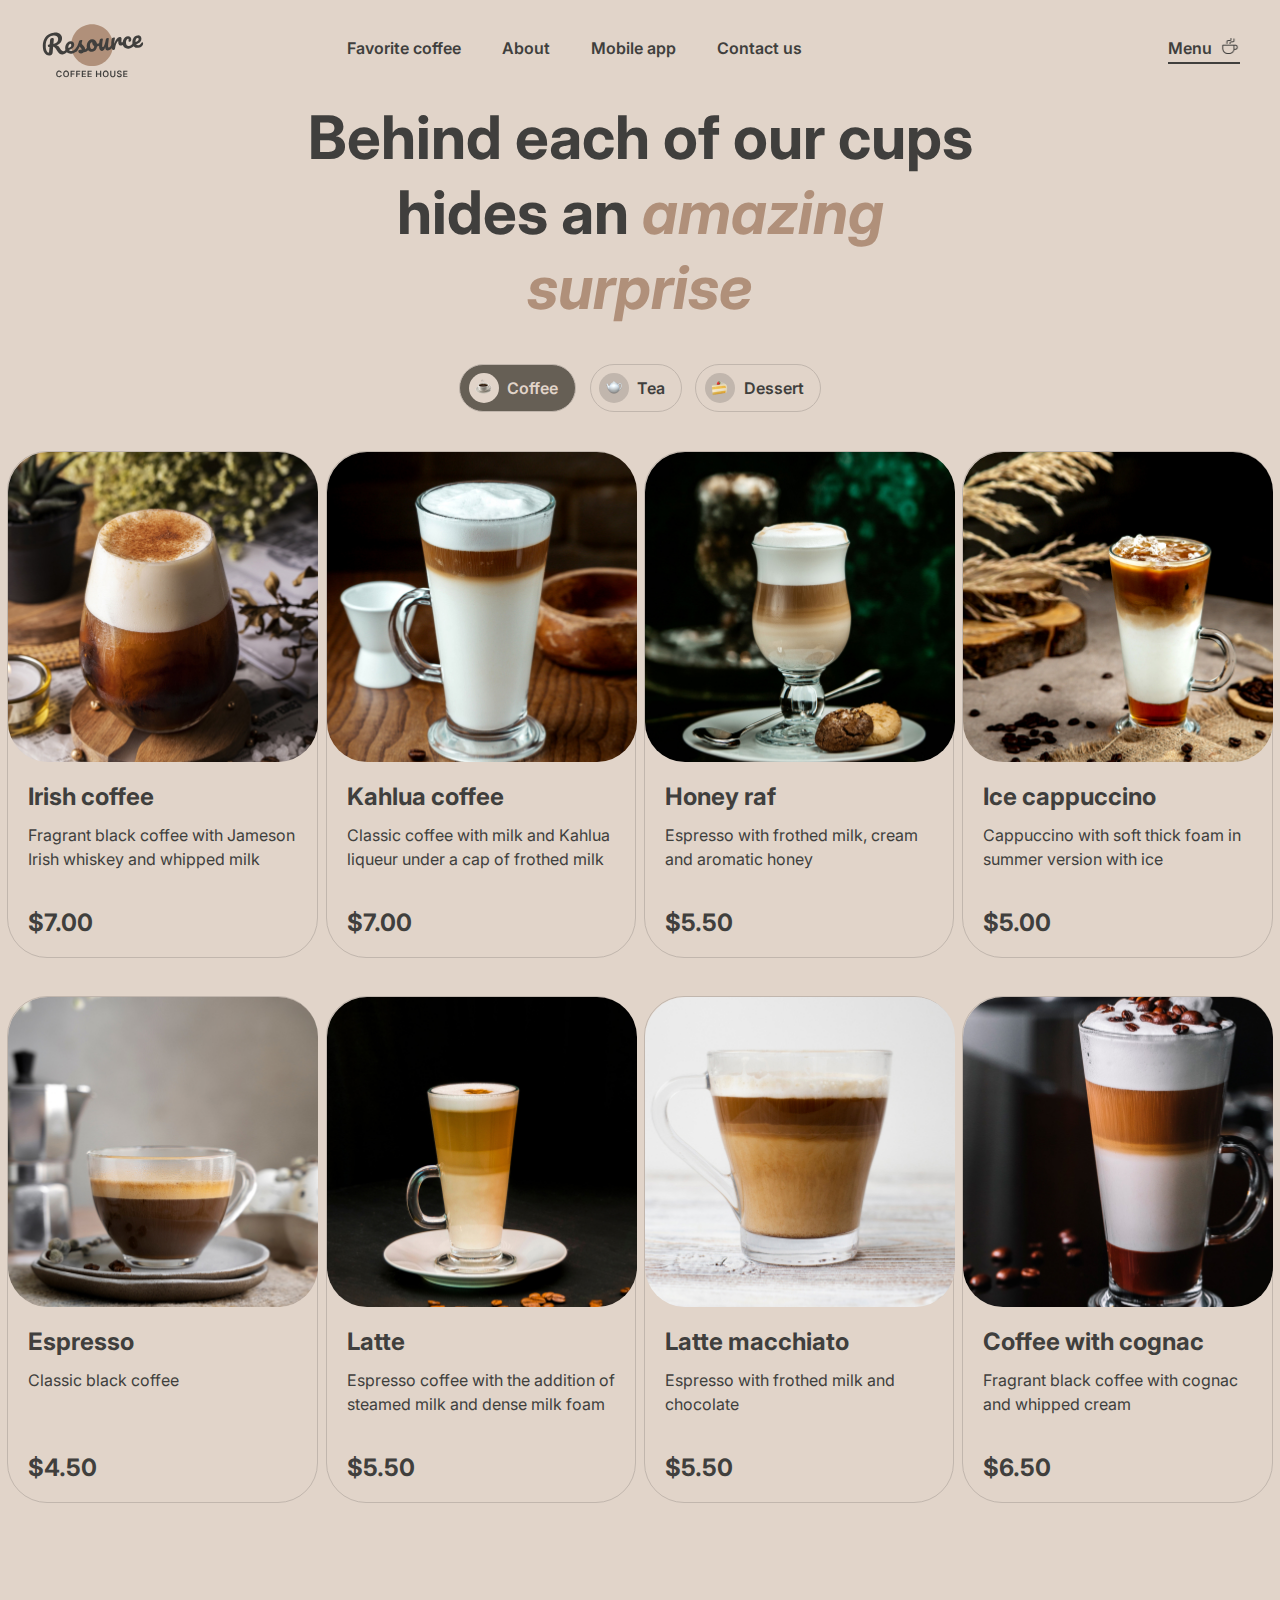
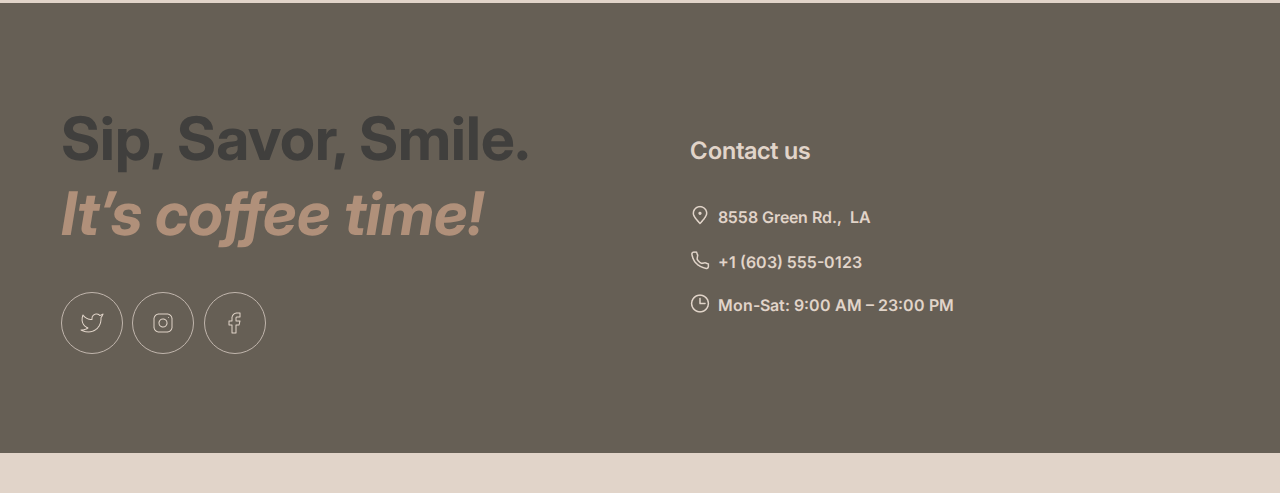
==== commit f588bff8: "feat: add size to img" ====
--- a/coffee-house/src/menu.html
+++ b/coffee-house/src/menu.html
@@ -41,7 +41,7 @@
                             <a class="nav-link menu-link menu-underline" href=""> 
                                 <p class="header-coffee">Menu</p>
                                 <div>
-                                    <img src="./assets/icons/coffee-cup.png" alt="coffee-cup">
+                                    <img src="./assets/icons/coffee-cup.png" alt="coffee-cup" width="20" height="20">
                                 </div>
                             </a>
                         </li>
--- a/coffee-house/src/css/style.css
+++ b/coffee-house/src/css/style.css
@@ -42,6 +42,7 @@
   line-height: 1.5rem;
   color: #403f3d;
   background-color: #e1d4c9;
+  overflow-x: hidden;
 }
 .body.active {
   overflow-y: hidden;
@@ -75,7 +76,6 @@
   justify-content: center;
   align-items: center;
   margin: 0 auto;
-  overflow-x: hidden;
 }
 
 .header {
@@ -140,131 +140,6 @@
   cursor: default;
 }
 
-@media screen and (max-width: 1400px) {
-  .menu-link {
-    margin: 0rem 0.4rem 0rem 12rem;
-  }
-  .wrapper {
-    max-width: 100%;
-  }
-}
-@media screen and (max-width: 950px) {
-  .menu-link {
-    margin: 0rem 0.4rem 0rem 7rem;
-  }
-}
-@media screen and (max-width: 860px) {
-  .menu-link {
-    margin: 0rem 0.4rem 0rem 1rem;
-  }
-}
-@media screen and (max-width: 768px) {
-  .burger {
-    width: 2.7rem;
-    height: 2.7rem;
-    text-align: center;
-    border-radius: 6.25rem;
-    border: none;
-    cursor: pointer;
-    transition: all 0.4s ease-out;
-    position: relative;
-    background-color: inherit;
-    border: 0.0625rem solid #665f55;
-    margin: -0.56rem 0.37rem 0rem 0rem;
-  }
-  .burger:hover {
-    transform: scale(1.05);
-    filter: drop-shadow(0.3125rem 0.3125rem 1.875rem #f8f2f2);
-  }
-  .burger::before {
-    content: "";
-    height: 4%;
-    width: 40%;
-    left: 30%;
-    position: absolute;
-    transition: all 0.5s ease 0s;
-    background-color: #403f3d;
-  }
-  .burger::after {
-    content: "";
-    height: 4%;
-    width: 40%;
-    left: 30%;
-    position: absolute;
-    transition: all 0.5s ease 0s;
-    background-color: #403f3d;
-  }
-  .burger::before {
-    content: "";
-  }
-  .burger::after {
-    content: "";
-  }
-  .burger::before {
-    top: 39%;
-  }
-  .burger::after {
-    bottom: 38%;
-  }
-  .burger.active::before {
-    top: 52%;
-    transform: rotate(-45deg) translate(0, -50%);
-  }
-  .burger.active::after {
-    bottom: 48%;
-    transform: rotate(45deg) translate(0, 50%);
-  }
-  .nav-menu {
-    width: 100%;
-    height: 100%;
-    position: fixed;
-    top: 6.2rem;
-    right: -100%;
-    justify-content: center;
-    align-content: center;
-    padding-top: 3.85rem;
-    background-color: #e1d4c9;
-    transform: translateX(0%);
-    transition: transform 0.5s ease-out, right 0.5s ease-out;
-    z-index: 1000;
-  }
-  .nav-menu.active {
-    transform: translateX(0%);
-    right: 0;
-  }
-  .nav-item {
-    display: flex;
-    justify-content: center;
-    padding: 0rem 0rem 3.37rem 2.2rem;
-  }
-  .nav-link {
-    font-size: 2rem;
-    line-height: 2.5rem;
-  }
-  .menu-link {
-    padding: 2.35rem 2.9rem 0rem 0rem;
-    display: inline-flex;
-  }
-  .header-coffee {
-    padding: 0.1rem 1rem 0rem 0rem;
-  }
-  .img-nav-coffee {
-    width: 2.5rem;
-    height: 2.5rem;
-    margin: 0.08rem 0rem 0rem 0rem;
-  }
-  .menu-underline {
-    border-bottom: none;
-  }
-}
-@media screen and (max-width: 380px) {
-  .header-logo-link {
-    padding: 1.25rem 0rem 0rem 1rem;
-  }
-  .burger {
-    margin: -0.56rem -1.14rem 0rem 0rem;
-  }
-}
 #enjoy {
   height: 40.2rem;
   margin: 0 2.5rem;
@@ -298,9 +173,9 @@
 }
 
 .title-span {
-  line-height: 105%;
   font-family: "Inter", sans-serif;
   font-style: italic;
+  line-height: 105%;
   color: #b0907a;
 }
 
@@ -334,83 +209,13 @@
 .btn-menu:hover {
   display: flex;
   color: #665f55;
-  background: url(../assets/icons/coffee-cup-btn.png) no-repeat #b0907a;
+  background: url(../assets/icons/coffee-cup.png) no-repeat #b0907a;
   background-position: right 4rem bottom 1.4rem;
 }
 .btn-menu:hover > p {
   margin: 0.1rem 0rem 0rem 4.2rem;
 }
 
-@media screen and (max-width: 1400px) {
-  #enjoy {
-    width: 87%;
-    margin-left: 5rem;
-  }
-  .enjoy-block {
-    width: 70%;
-  }
-}
-@media screen and (max-width: 1250px) {
-  #enjoy {
-    width: 88%;
-    margin: 0rem 4rem;
-  }
-}
-@media screen and (max-width: 1050px) {
-  #enjoy {
-    width: 90%;
-    margin: 0rem 3rem;
-  }
-  .enjoy-block {
-    width: 90%;
-  }
-}
-@media screen and (max-width: 970px) {
-  #enjoy {
-    width: 95%;
-    margin: 0rem 2rem;
-  }
-}
-@media screen and (max-width: 850px) {
-  #enjoy {
-    width: 93%;
-    margin-left: 0rem 1rem;
-  }
-  .subtitle-enjoy {
-    padding: 1rem 2rem 1.5rem 0.025rem;
-  }
-}
-@media screen and (max-width: 768px) {
-  #enjoy {
-    width: 89.6%;
-    margin-left: 2.5rem;
-  }
-  .enjoy-block {
-    padding: 6.25rem 0rem 0rem 3.7rem;
-  }
-  .subtitle-enjoy {
-    padding: 2.58rem 2rem 2.45rem 0.025rem;
-  }
-  .btn-menu {
-    display: flex;
-    background: url(../assets/icons/coffee-cup-btn.png) no-repeat #e1d4c9;
-    background-position: right 4rem bottom 1.4rem;
-    margin-left: 0.05rem;
-  }
-  .btn-menu > p {
-    margin: 0rem 0rem 0rem 4rem;
-  }
-}
-@media screen and (max-width: 700px) {
-  .titles {
-    font-size: 2rem;
-    line-height: 2.5rem;
-  }
-  .title-enjoy {
-    font-size: 2.625rem;
-    line-height: 3.0187rem;
-  }
-}
 .title-favourites {
   padding: 6.25rem 0rem 2.5rem 0rem;
 }
@@ -430,13 +235,6 @@
   display: flex;
   flex-direction: row;
   overflow: hidden;
-  transform: 0.5s ease-in-out;
-}
-
-.slider {
-  width: 90rem;
-  display: flex;
-  transform: 0.5s ease-in-out;
 }
 
 .slider-item {
@@ -510,38 +308,6 @@
   background-color: #403f3d;
 }
 
-@media screen and (max-width: 1430px) {
-  .slider-block {
-    justify-content: space-evenly;
-  }
-}
-@media screen and (max-width: 1000px) {
-  .title-favourites {
-    padding: 6.25rem 3rem 2.5rem;
-  }
-}
-@media screen and (max-width: 768px) {
-  .slider-block {
-    padding: 0rem;
-  }
-}
-@media screen and (max-width: 650px) {
-  .slider-block {
-    padding: 0rem;
-  }
-  .arrow-button {
-    display: none;
-  }
-}
-@media screen and (max-width: 320px) {
-  .slider-block {
-    padding: 0rem;
-  }
-  .coffee-block > img {
-    width: 21.75rem;
-    height: 21.75rem;
-  }
-}
 .title-about {
   text-align: left;
   padding-left: 2.5rem;
@@ -584,47 +350,29 @@
 }
 
 .img-about {
-  transition: all 0.4s ease-out;
   width: 100%;
   height: 100%;
   -o-object-fit: cover;
      object-fit: cover;
   transform: scale(1.1);
+  transition: all 0.4s ease-out;
 }
 .img-about:hover {
   transform: scale(1);
 }
 
 .img-about-small {
-  transition: all 0.4s ease-out;
   width: 100%;
   height: 100%;
   -o-object-fit: cover;
      object-fit: cover;
   transform: scale(1.1);
+  transition: all 0.4s ease-out;
 }
 .img-about-small:hover {
   transform: scale(1);
 }
 
-@media screen and (max-width: 1350px) {
-  .img-block {
-    flex-direction: column;
-    justify-content: center;
-    align-items: center;
-  }
-  .each-img-block-small {
-    display: none;
-  }
-}
-@media screen and (max-width: 768px) {
-  .title-about {
-    padding: 0rem 2.5rem;
-  }
-  .each-img-block {
-    padding: 0rem 0.9rem;
-  }
-}
 #mobile-app {
   display: flex;
   flex-direction: row;
@@ -745,69 +493,6 @@
   padding: 3.8rem 2.5rem 0rem 0rem;
 }
 
-@media screen and (max-width: 1200px) {
-  #mobile-app {
-    flex-direction: column;
-    align-content: center;
-  }
-  .text-block-app {
-    padding-left: 0rem;
-  }
-  .title-app {
-    text-align: center;
-    padding-right: 0rem;
-  }
-  .app-subtitle {
-    padding-left: 4rem;
-  }
-  .download-block {
-    margin-left: 3rem;
-  }
-  .img-app {
-    display: flex;
-    justify-content: center;
-  }
-}
-@media screen and (max-width: 768px) {
-  .text-block-app {
-    padding: 0rem;
-  }
-  .title-app {
-    padding: 3.75rem 0rem 0rem 2.48rem;
-    text-align: left;
-  }
-  .app-subtitle {
-    padding: 2.5rem 2.47rem 2.5rem;
-  }
-  .download-block {
-    margin-left: 2.46rem;
-  }
-  .img-app {
-    padding: 6.25rem 0rem 0.4rem 0rem;
-  }
-}
-@media screen and (max-width: 320px) {
-  .text-block-app {
-    padding: 0rem;
-  }
-  .title-app {
-    padding: 3.75rem 0rem 0rem 2.48rem;
-    text-align: left;
-  }
-  .app-subtitle {
-    padding: 2.5rem 2.47rem 2.5rem;
-  }
-  .download-block {
-    margin-left: 2.46rem;
-  }
-  .img-app {
-    padding: 7.25rem 0.5rem 1.4rem 0rem;
-  }
-  .img-mobile-app {
-    width: 21.75rem;
-    height: 21.75rem;
-  }
-}
 #footer {
   width: 85rem;
   height: 28.1rem;
@@ -889,85 +574,6 @@
   padding-right: 0.5rem;
 }
 
-@media screen and (max-width: 1400px) {
-  #footer {
-    width: 95%;
-    margin: 0rem 2rem 2.5rem;
-  }
-}
-@media screen and (max-width: 1100px) {
-  #footer {
-    width: 90%;
-    height: 100%;
-    flex-direction: column;
-    flex-wrap: wrap;
-    justify-content: center;
-    background-position: center;
-    margin: 0rem 2rem 2.5rem;
-  }
-  .title-footer {
-    margin: 0rem 4rem;
-  }
-  .icons-contacts {
-    padding-left: 4rem;
-  }
-  .contacts {
-    width: 90%;
-    display: flex;
-    flex-direction: column;
-    justify-content: left;
-    padding: 2rem 5rem;
-  }
-  .visit-us {
-    width: 90%;
-    padding-left: 2rem;
-  }
-}
-@media screen and (max-width: 1000px) {
-  #footer {
-    width: 94%;
-    margin: 0rem 2rem 2.5rem;
-  }
-  .title-footer {
-    margin: 0rem 3rem;
-  }
-}
-@media screen and (max-width: 768px) {
-  #footer {
-    width: 89.7%;
-    margin: 0rem 2rem 2.5rem;
-  }
-  .title-footer {
-    margin: 0.18rem 2rem 0rem 1.7rem;
-    padding-bottom: 2.4rem;
-  }
-  .icons-contacts {
-    padding-left: 1.76rem;
-  }
-  .contacts {
-    padding: 6.25rem 3.8rem 5.65rem;
-  }
-}
-@media screen and (max-width: 380px) {
-  #footer {
-    width: 91.5%;
-    margin: 0rem;
-  }
-  .visit-us {
-    width: 93%;
-    padding: 3.77rem 0rem 0.3rem 1rem;
-  }
-  .title-footer {
-    margin: 0rem;
-    padding-bottom: 2.4rem;
-  }
-  .icons-contacts {
-    padding-left: 0rem;
-  }
-  .contacts {
-    padding: 2.2rem 5rem 3.15rem 1rem;
-  }
-}
 .title-menu {
   padding: 0rem 18rem;
 }
@@ -1085,7 +691,6 @@
 .card-block {
   width: 19.3rem;
   height: 31.55rem;
-  display: block;
   margin-bottom: 2.38rem;
   border: 0.0625rem solid #c1b6ad;
   border-radius: 2.5rem;
@@ -1094,10 +699,6 @@
 .card-block:hover {
   transform: scale(1.01);
   box-shadow: 0.2rem 0.2rem 0.2rem 0.2rem #403f3d;
-}
-
-.hidden {
-  display: none;
 }
 
 .card-img-container {
@@ -1108,12 +709,12 @@
 }
 
 .card-img {
-  transition: all 0.4s ease-out;
   width: 100%;
   height: 100%;
   -o-object-fit: cover;
      object-fit: cover;
   transform: scale(1.1);
+  transition: all 0.4s ease-out;
 }
 .card-img:hover {
   transform: scale(1);
@@ -1140,9 +741,9 @@
 }
 
 .loading-btn {
-  margin: 0.1rem 22.5rem 6.25rem;
-  width: 3.62rem;
-  height: 3.62rem;
+  display: none;
+  width: 3.75rem;
+  height: 3.75rem;
   text-align: center;
   border-radius: 6.25rem;
   border: none;
@@ -1154,238 +755,4 @@
 .loading-btn:hover {
   transform: scale(1.05);
   filter: drop-shadow(0.3125rem 0.3125rem 1.875rem #f8f2f2);
-}
-
-@media screen and (max-width: 1320px) {
-  .title-menu {
-    padding: 0rem 10rem;
-  }
-  .menu-block {
-    padding: 0rem 6rem 3rem;
-  }
-}
-@media screen and (max-width: 920px) {
-  .title-menu {
-    padding: 0rem 6rem;
-  }
-  .menu-block {
-    padding: 0rem 2rem 3.9rem;
-  }
-}
-@media screen and (max-width: 768px) {
-  .title-menu {
-    padding: 0rem 3rem;
-  }
-  .menu-block {
-    justify-content: space-around;
-    padding: 0rem 2.6rem 0rem 2.55rem;
-  }
-  .card-block:nth-child(2) {
-    margin-bottom: 2.415rem;
-  }
-}
-@media screen and (max-width: 700px) {
-  .title-menu {
-    padding: 0rem 10rem;
-  }
-  .menu-block {
-    padding: 0rem 8.5rem;
-  }
-}
-@media screen and (max-width: 405px) {
-  .title-menu {
-    padding: 0.05rem 14rem 0rem;
-  }
-  .tabs {
-    padding: 2.35rem 0rem 2.46rem;
-  }
-  .tab-item {
-    margin: 0rem 0.2rem 0rem 0.15rem;
-  }
-  .tab-item:first-child {
-    margin-right: 0.21rem;
-  }
-  .menu-block {
-    padding: 0rem 6.1rem 0rem 6rem;
-  }
-  .card-block {
-    margin-bottom: 2.45rem;
-  }
-  .loading-btn {
-    margin: 0.05rem 22.5rem 6.25rem;
-  }
-}
-/* popup---------------------------------------------------------------------------------------------------- */
-.modal-window {
-  display: none;
-}
-
-.modal-overlay {
-  position: fixed;
-  left: 0;
-  top: 0;
-  right: 0;
-  bottom: 0;
-  background-color: rgba(0, 0, 0, 0.7);
-  display: flex;
-  align-items: center;
-  justify-content: center;
-  height: 100vh;
-  cursor: pointer;
-}
-
-.modal-popup {
-  width: 50rem;
-  height: 31.5rem;
-  display: flex;
-  flex-direction: row;
-  justify-content: space-evenly;
-  position: fixed;
-  top: 50%;
-  left: 50%;
-  margin-right: -50%;
-  transform: translate(-50%, -50%);
-  z-index: 3;
-  background-color: #e1d4c9;
-  border-radius: 2.5rem;
-  cursor: default;
-}
-
-.img-popup-block {
-  width: 19.375rem;
-  height: 19.375rem;
-  overflow: hidden;
-  border-radius: 2.5rem;
-  cursor: pointer;
-}
-
-.img-popup {
-  transition: all 0.4s ease-out;
-  width: 100%;
-  height: 100%;
-  -o-object-fit: cover;
-     object-fit: cover;
-  transform: scale(1.1);
-}
-.img-popup:hover {
-  transform: scale(1);
-}
-
-.popup-description-block {
-  width: 60%;
-  display: flex;
-  flex-direction: column;
-  padding: 1rem 2rem;
-}
-
-.name {
-  font-size: 1.5rem;
-  line-height: 1.875rem;
-}
-
-.description {
-  font-weight: 400;
-}
-
-.size-block {
-  display: flex;
-}
-.size-block > .tab-item {
-  width: 7.3125rem;
-  height: 2.875rem;
-  text-align: center;
-  border-radius: 6.25rem;
-  border: none;
-  cursor: pointer;
-  transition: all 0.4s ease-out;
-  border: 0.0625rem solid #c1b6ad;
-}
-.size-block > .tab-item:hover {
-  transform: scale(1.05);
-  filter: drop-shadow(0.3125rem 0.3125rem 1.875rem #f8f2f2);
-}
-
-.s-size > .circle {
-  background: url(../assets/icons/s.png) center no-repeat #c1b6ad;
-}
-
-.m-size > .circle {
-  background: url(../assets/icons/m.png) center no-repeat #c1b6ad;
-}
-
-.l-size > .circle {
-  background: url(../assets/icons/l.png) center no-repeat #c1b6ad;
-}
-
-.size {
-  font-weight: 400;
-}
-
-.additives {
-  font-weight: 400;
-}
-
-.additives-block {
-  display: flex;
-}
-.additives-block > .tab-item {
-  width: 7.3125rem;
-  height: 2.875rem;
-  text-align: center;
-  border-radius: 6.25rem;
-  border: none;
-  cursor: pointer;
-  transition: all 0.4s ease-out;
-  min-width: 7.3125rem;
-  border: 0.0625rem solid #c1b6ad;
-}
-.additives-block > .tab-item:hover {
-  transform: scale(1.05);
-  filter: drop-shadow(0.3125rem 0.3125rem 1.875rem #f8f2f2);
-}
-
-.one-additives > .circle {
-  background: url(../assets/icons/one.png) center no-repeat #c1b6ad;
-}
-
-.two-additives > .circle {
-  background: url(../assets/icons/two.png) center no-repeat #c1b6ad;
-}
-
-.three-additives > .circle {
-  background: url(../assets/icons/three.png) center no-repeat #c1b6ad;
-}
-
-.warning {
-  display: flex;
-}
-.warning > p {
-  font-size: 0.625rem;
-  line-height: 0.875rem;
-}
-
-.total-cost-block {
-  display: flex;
-  justify-content: space-between;
-}
-
-.close-popup-btn {
-  width: 27.375rem;
-  height: 2.75rem;
-  text-align: center;
-  border-radius: 6.25rem;
-  border: none;
-  cursor: pointer;
-  transition: all 0.4s ease-out;
-  text-align: center;
-  border: 0.0625rem solid #665f55;
-  background-color: inherit;
-}
-.close-popup-btn:hover {
-  transform: scale(1.05);
-  filter: drop-shadow(0.3125rem 0.3125rem 1.875rem #f8f2f2);
-}
-.close-popup-btn:hover {
-  color: #e1d4c9;
-  background-color: #665f55;
 }/*# sourceMappingURL=style.css.map */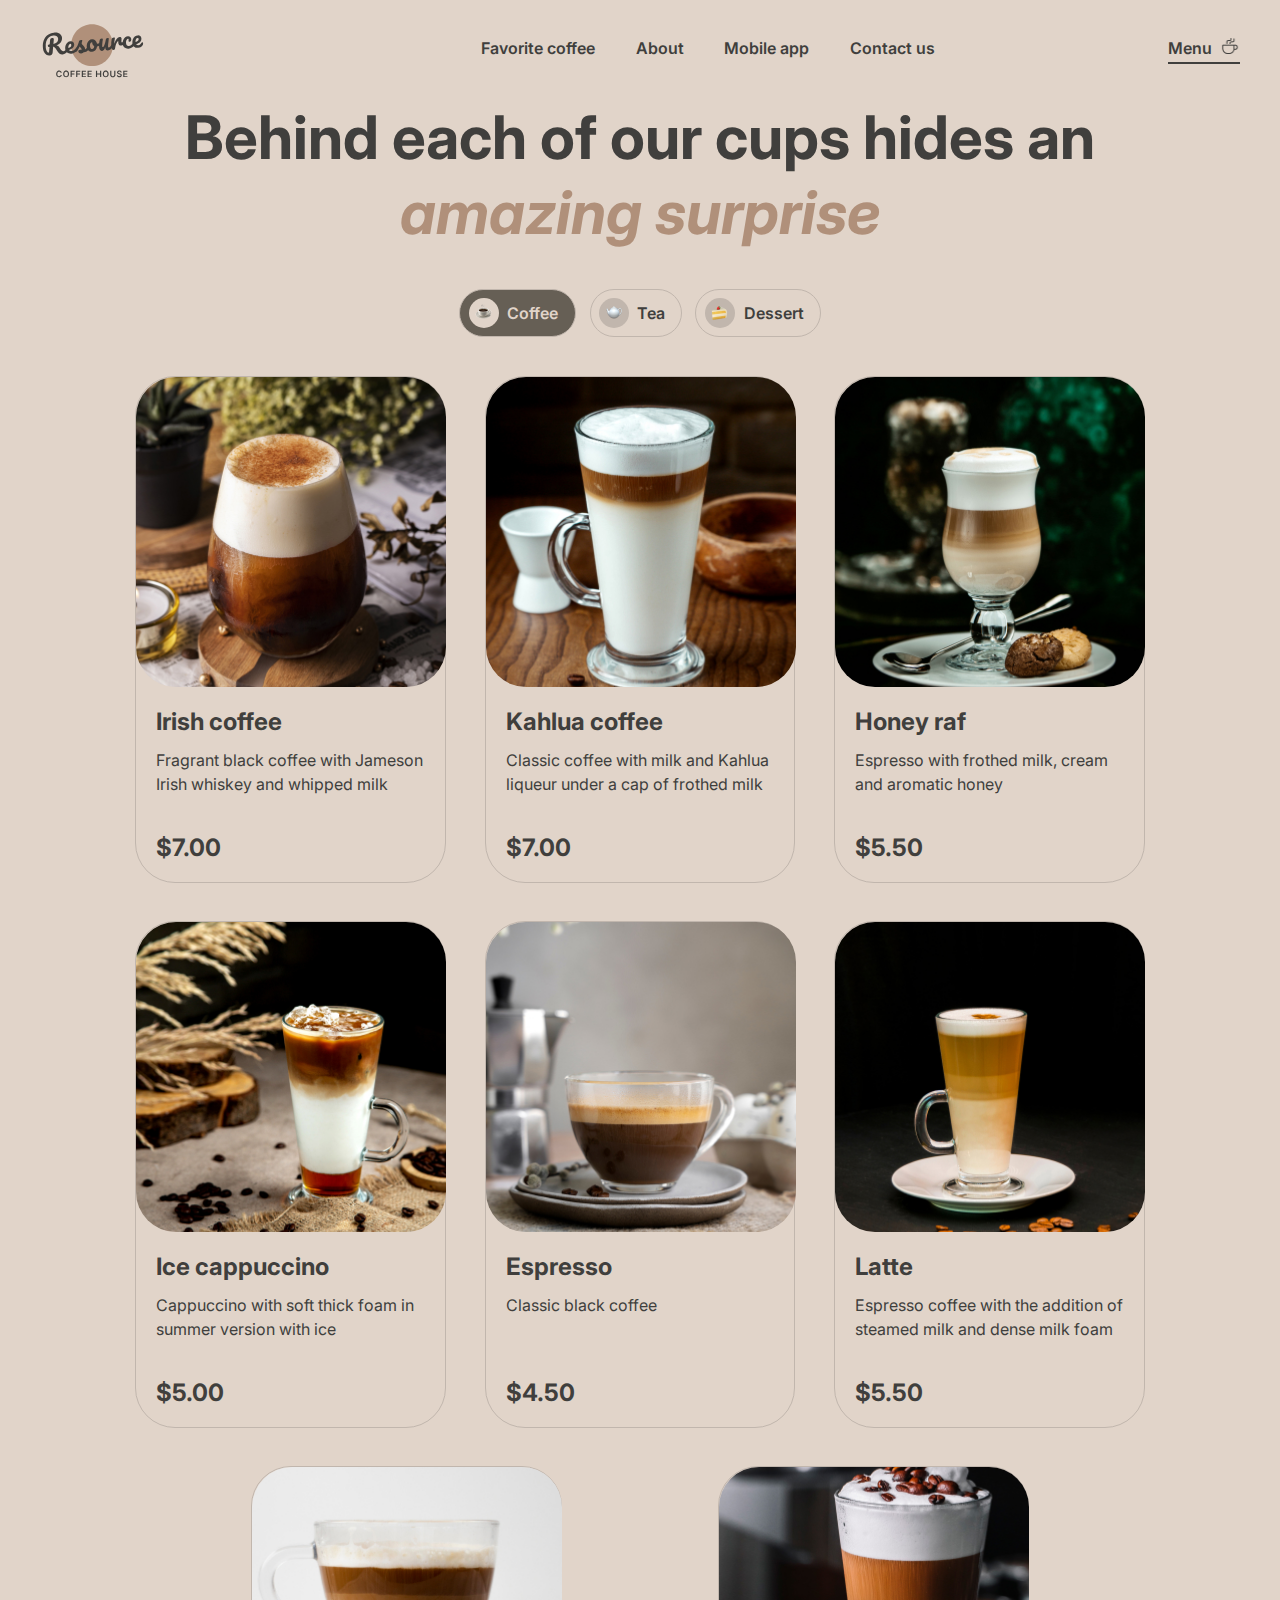
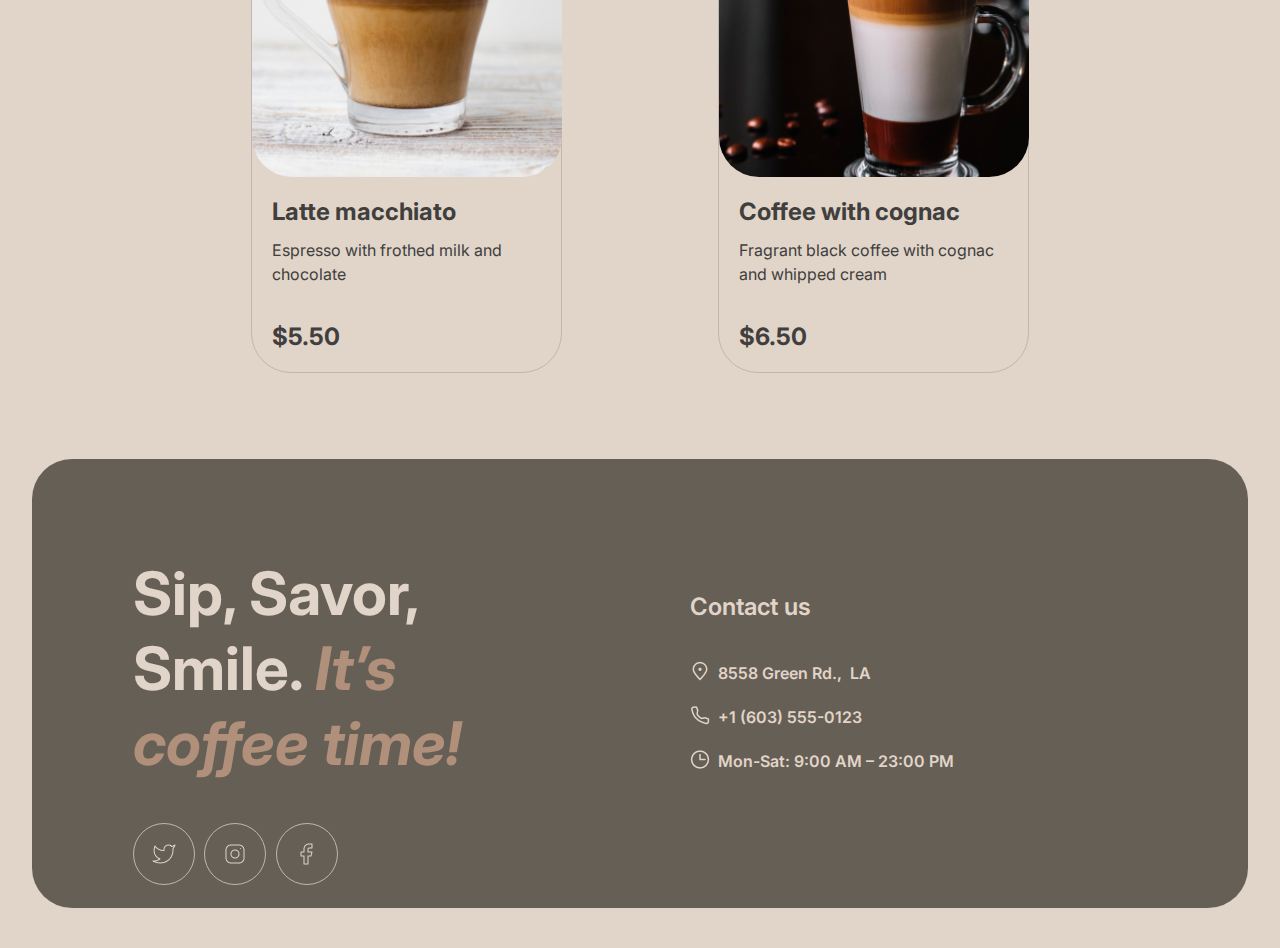
==== commit 696326ad: "feat: add styles and popup, video in html" ====
--- a/coffee-house/src/menu.html
+++ b/coffee-house/src/menu.html
@@ -15,7 +15,7 @@
 <body class="body">
     <div class="wrapper">
         <header class="header">
-            <a class="header-logo-link" href="../index.html" target="_blank">
+            <a class="header-logo-link" href="../index.html">
                 <span class="logo">
                     <img src="./assets/icons/logo.svg" alt="logo">
                 </span>
@@ -26,22 +26,22 @@
                 <nav class="nav-menu">
                     <ul class="nav-list">
                         <li class="nav-item">
-                            <a class="nav-link" href="../index.html#favourites-coffee" target="_blank">Favorite coffee</a>
+                            <a class="nav-link" href="../index.html#favourites-coffee">Favorite coffee</a>
                         </li>
                         <li class="nav-item">
-                            <a class="nav-link" href="../index.html#about" target="_blank">About</a>
+                            <a class="nav-link" href="../index.html#about">About</a>
                         </li>
                         <li class="nav-item">
-                            <a class="nav-link" href="../index.html#mobile-app" target="_blank">Mobile app</a>
+                            <a class="nav-link" href="../index.html#mobile-app">Mobile app</a>
                         </li>
                         <li class="nav-item">
                             <a class="nav-link" href="#footer">Contact us</a>
                         </li>
                         <li class="nav-item ">
-                            <a class="nav-link menu-link menu-underline" href=""> 
+                            <a class="nav-link menu-link menu-underline" href="#"> 
                                 <p class="header-coffee">Menu</p>
                                 <div>
-                                    <img src="./assets/icons/coffee-cup.png" alt="coffee-cup" width="20" height="20">
+                                    <img class="img-nav-coffee"  src="./assets/icons/coffee-cup.png" alt="coffee-cup" width="20" height="20">
                                 </div>
                             </a>
                         </li>
@@ -51,7 +51,7 @@
         </header>
         <main>
          <section id="menu">
-            <h2 class="titles title-menu">Behind each of our cups hides an <span class="title-span">amazing surprise</span></h2>
+            <h1 class="titles title-menu">Behind each of our cups hides an <span class="title-span">amazing surprise</span></h1>
             <div class="tabs">
                 <div class="tab-item coffee active-btn">
                     <div class="circle"></div>
@@ -67,90 +67,9 @@
                 </div>
             </div>
             <div class="pagination-container">
-                <div class="menu-block">  
-                 <div class="card-block">
-                    <div class="card-img-container">
-                        <img class="card-img" src="./assets/menu-img/coffee/coffee-1.jpg" alt="coffee" width="310" height="310">
-                    </div>
-                    <div class="card-block-text">
-                        <h5 class="card-name">Irish coffee</h5>
-                        <p class="card-description">Fragrant black coffee with Jameson Irish whiskey and whipped milk</p>
-                        <h5 class="card-cost">$7.00</h5>
-                    </div>
-                </div>
-                <div class="card-block">
-                    <div class="card-img-container">
-                        <img class="card-img" src="./assets/menu-img/coffee/coffee-2.jpg" alt="coffee" width="310" height="310">
-                    </div>
-                    <div class="card-block-text">
-                        <h5 class="card-name">Kahlua coffee</h5>
-                        <p class="card-description">Classic coffee with milk and Kahlua liqueur under a cap of frothed milk</p>
-                        <h5 class="card-cost">$7.00</h5>
-                    </div>
-                </div>
-                <div class="card-block">
-                    <div class="card-img-container">
-                        <img class="card-img" src="./assets/menu-img/coffee/coffee-3.jpg" alt="coffee" width="310" height="310">
-                    </div>
-                    <div class="card-block-text">
-                        <h5 class="card-name">Honey raf</h5>
-                        <p class="card-description">Espresso with frothed milk, cream and aromatic honey</p>
-                        <h5 class="card-cost">$5.50</h5>
-                    </div>
-                </div>
-                <div class="card-block">
-                    <div class="card-img-container">
-                        <img class="card-img" src="./assets/menu-img/coffee/coffee-4.jpg" alt="coffee" width="310" height="310">
-                    </div>
-                    <div class="card-block-text">
-                        <h5 class="card-name">Ice cappuccino</h5>
-                        <p class="card-description">Cappuccino with soft thick foam in summer version with ice</p>
-                        <h5 class="card-cost">$5.00</h5>
-                    </div>
-                </div>
-                <div class="card-block">
-                    <div class="card-img-container">
-                        <img class="card-img" src="./assets/menu-img/coffee/coffee-5.jpg" alt="coffee" width="310" height="310">
-                    </div>
-                    <div class="card-block-text">
-                        <h5 class="card-name">Espresso</h5>
-                        <p class="card-description">Classic black coffee</p>
-                        <h5 class="card-cost">$4.50</h5>
-                    </div>
-                </div>
-                <div class="card-block">
-                    <div class="card-img-container">
-                        <img class="card-img" src="./assets/menu-img/coffee/coffee-6.jpg" alt="coffee" width="310" height="310">
-                    </div>
-                    <div class="card-block-text">
-                        <h5 class="card-name">Latte</h5>
-                        <p class="card-description">Espresso coffee with the addition of steamed milk and dense milk foam</p>
-                        <h5 class="card-cost">$5.50</h5>
-                    </div>
-                </div>
-                <div class="card-block">
-                    <div class="card-img-container">
-                        <img class="card-img" src="./assets/menu-img/coffee/coffee-7.jpg" alt="coffee" width="310" height="310">
-                    </div>
-                    <div class="card-block-text">
-                        <h5 class="card-name">Latte macchiato</h5>
-                        <p class="card-description">Espresso with frothed milk and chocolate</p>
-                        <h5 class="card-cost">$5.50</h5>
-                    </div>
-                </div>
-                <div class="card-block">
-                    <div class="card-img-container">
-                        <img class="card-img" src="./assets/menu-img/coffee/coffee-8.jpg" alt="coffee" width="310" height="310">
-                    </div>
-                    <div class="card-block-text">
-                        <h5 class="card-name">Coffee with cognac</h5>
-                        <p class="card-description">Fragrant black coffee with cognac and whipped cream</p>
-                        <h5 class="card-cost">$6.50</h5>
-                    </div>
-                </div>
-                 </div>
-               </div>
-            <div class="loading-btn"></div>
+                <div class="menu-block"></div>
+            </div>
+            <div class="loading-btn hidden"></div>
          </section>
         </main>
         <footer id="footer">
@@ -200,8 +119,60 @@
             </div>
         </footer>
     </div>
+    <div class="modal-window">
+        <div class="modal-overlay">
+            <div class="modal-popup">
+                <div class="img-popup-block"></div>
+                <div class="popup-description-block">
+                    <h3 class="name">n</h3>
+                    <p class="description"></p>
+                    <p class="size">Size</p>
+                    <div class="size-block">
+                        <div class="tab-item s-size active-btn">
+                            <div class="circle"></div>
+                            <p class="size-text"></p>
+                        </div>
+                        <div class="tab-item m-size">
+                            <div class="circle"></div>
+                            <p class="size-text"></p>
+                        </div>
+                        <div class="tab-item l-size">
+                            <div class="circle"></div>
+                            <p class="size-text"></p>
+                        </div> 
+                    </div>                                   
+                    <p class="additives">Additives</p>
+                    <div class="additives-block">
+                        <div class="tab-item one-additives">
+                            <div class="circle"></div>
+                            <p class="name-text"></p>
+                        </div>
+                        <div class="tab-item two-additives">
+                            <div class="circle"></div>
+                            <p class="name-text"></p>
+                        </div>
+                        <div class="tab-item three-additives">
+                            <div class="circle"></div>
+                            <p  class="name-text"></p>
+                        </div>
+                    </div>
+                    <div class="total-cost-block">
+                        <h3 class="total-text">Total:</h3>
+                        <h3 class="total-cost">c</h3>
+                    </div>
+                    <div class="warning">
+                        <img src="./assets/icons/info-empty.png" alt="warning" width="16" height="16">
+                        <p>The cost is not final. Download our mobile app to see the final price and place your order. Earn loyalty points and enjoy your favorite coffee with up to 20% discount.</p>
+                    </div>
+                   <div class="close-popup-btn">
+                    <p>Close</p>
+                   </div>
+                </div>
+            </div>
+        </div>
+    </div>
     <div class="overlay"></div>
-    <script type="module" src="./utils/index.js"></script>
+    <script type="module" src="./utils/index-menu.js"></script>
 </body>
 
 </html>--- a/coffee-house/src/css/style.css
+++ b/coffee-house/src/css/style.css
@@ -23,9 +23,17 @@
   outline: none;
 }
 
-.card-cost:hover, .card-description:hover, .card-name:hover {
-  color: #b0907a;
-  text-shadow: 0.0125rem 0.0125rem 0.0625rem #403f3d;
+@media (hover: hover) {
+  .card-cost:hover, .card-description:hover, .card-name:hover {
+    color: #b0907a;
+    text-shadow: 0.0125rem 0.0125rem 0.0625rem #403f3d;
+  }
+}
+
+.total-cost, .total-text {
+  font-size: 1.5rem;
+  font-weight: 600;
+  line-height: 1.875rem;
 }
 
 html {
@@ -42,7 +50,6 @@
   line-height: 1.5rem;
   color: #403f3d;
   background-color: #e1d4c9;
-  overflow-x: hidden;
 }
 .body.active {
   overflow-y: hidden;
@@ -76,6 +83,7 @@
   justify-content: center;
   align-items: center;
   margin: 0 auto;
+  overflow-x: hidden;
 }
 
 .header {
@@ -88,8 +96,10 @@
 .header-logo-link {
   padding: 1.25rem 0rem 0rem 2.5rem;
 }
-.header-logo-link:hover:not(.menu-logo) {
-  transform: scale(1.1);
+@media (hover: hover) {
+  .header-logo-link:hover:not(.menu-logo) {
+    transform: scale(1.1);
+  }
 }
 
 .menu-logo {
@@ -121,8 +131,10 @@
   transition: all 0.4s ease-in;
   transform: translateX(-50%);
 }
-.nav-link:not(.menu-underline):hover::before {
-  width: 100%;
+@media (hover: hover) {
+  .nav-link:not(.menu-underline):hover::before {
+    width: 100%;
+  }
 }
 
 .menu-link {
@@ -140,8 +152,142 @@
   cursor: default;
 }
 
+@media screen and (max-width: 1400px) {
+  .menu-link {
+    margin: 0rem 0.4rem 0rem 12rem;
+  }
+  .wrapper {
+    max-width: 100%;
+  }
+}
+@media screen and (max-width: 950px) {
+  .menu-link {
+    margin: 0rem 0.4rem 0rem 7rem;
+  }
+}
+@media screen and (max-width: 860px) {
+  .menu-link {
+    margin: 0rem 0.4rem 0rem 1rem;
+  }
+}
+@media screen and (max-width: 768px) {
+  .burger {
+    width: 2.7rem;
+    height: 2.7rem;
+    text-align: center;
+    border-radius: 6.25rem;
+    border: none;
+    transition: all 0.4s ease-out;
+    position: relative;
+    background-color: inherit;
+    border: 0.0625rem solid #665f55;
+    margin: -0.56rem 0.37rem 0rem 0rem;
+  }
+}
+@media screen and (max-width: 768px) and (hover: hover) {
+  .burger:hover {
+    transform: scale(1.05);
+    cursor: pointer;
+    filter: drop-shadow(0.3125rem 0.3125rem 1.875rem #f8f2f2);
+  }
+}
+@media screen and (max-width: 768px) {
+  .burger::before {
+    content: "";
+    height: 4%;
+    width: 40%;
+    left: 30%;
+    position: absolute;
+    transition: all 0.5s ease 0s;
+    background-color: #403f3d;
+  }
+  .burger::after {
+    content: "";
+    height: 4%;
+    width: 40%;
+    left: 30%;
+    position: absolute;
+    transition: all 0.5s ease 0s;
+    background-color: #403f3d;
+  }
+  .burger::before {
+    content: "";
+  }
+  .burger::after {
+    content: "";
+  }
+  .burger::before {
+    top: 39%;
+  }
+  .burger::after {
+    bottom: 38%;
+  }
+  .burger.active::before {
+    top: 52%;
+    transform: rotate(-45deg) translate(0, -50%);
+  }
+  .burger.active::after {
+    bottom: 48%;
+    transform: rotate(45deg) translate(0, 50%);
+  }
+  .nav-menu {
+    width: 100%;
+    height: 100%;
+    position: fixed;
+    top: 6.2rem;
+    right: -100%;
+    justify-content: center;
+    align-content: center;
+    padding-top: 3.85rem;
+    background-color: #e1d4c9;
+    transform: translateX(0%);
+    transition: transform 0.5s ease-out, right 0.5s ease-out;
+    z-index: 1000;
+  }
+  .nav-menu.active {
+    transform: translateX(0%);
+    right: 0;
+  }
+  .nav-item {
+    display: flex;
+    justify-content: center;
+    padding: 0rem 0rem 3.37rem 2.2rem;
+  }
+  .nav-link {
+    font-size: 2rem;
+    line-height: 2.5rem;
+  }
+  .menu-link {
+    padding: 2.35rem 2.9rem 0rem 0rem;
+    display: inline-flex;
+  }
+  .header-coffee {
+    padding: 0.1rem 1rem 0rem 0rem;
+  }
+  .img-nav-coffee {
+    width: 2.5rem;
+    height: 2.5rem;
+    margin: 0.08rem 0rem 0rem 0rem;
+  }
+  .menu-underline {
+    border-bottom: none;
+  }
+}
+@media screen and (max-width: 380px) {
+  .header-logo-link {
+    padding: 1.25rem 0rem 0rem 1rem;
+  }
+  .burger {
+    margin: -0.56rem -1.14rem 0rem 0rem;
+  }
+  .nav-item {
+    display: flex;
+    justify-content: center;
+    padding: 0rem 0rem 3.37rem 2.2rem;
+  }
+}
 #enjoy {
-  height: 40.2rem;
+  min-height: 40.2rem;
   margin: 0 2.5rem;
   background: url(../assets/main-img/img-hero.jpg) center no-repeat;
   background-size: cover;
@@ -170,12 +316,13 @@
   font-size: 4.5rem;
   line-height: 4.725rem;
   text-align: left;
+  color: #e1d4c9;
 }
 
 .title-span {
+  line-height: 105%;
   font-family: "Inter", sans-serif;
   font-style: italic;
-  line-height: 105%;
   color: #b0907a;
 }
 
@@ -183,6 +330,10 @@
   font-weight: 400;
   color: #e1d4c9;
   padding: 2.55rem 2rem 2.5rem 0.025rem;
+}
+
+.btn-cup {
+  display: inline;
 }
 
 .btn-menu {
@@ -191,31 +342,152 @@
   text-align: center;
   border-radius: 6.25rem;
   border: none;
-  cursor: pointer;
   transition: all 0.4s ease-out;
+  display: flex;
+  justify-content: center;
+  align-items: center;
   font-weight: 600;
   font-size: 1rem;
   line-height: 1.5rem;
   color: #403f3d;
   background-color: #e1d4c9;
 }
-.btn-menu:hover {
-  transform: scale(1.05);
-  filter: drop-shadow(0.3125rem 0.3125rem 1.875rem #f8f2f2);
+@media (hover: hover) {
+  .btn-menu:hover {
+    transform: scale(1.05);
+    cursor: pointer;
+    filter: drop-shadow(0.3125rem 0.3125rem 1.875rem #f8f2f2);
+  }
+}
+.btn-menu > span {
+  opacity: 0;
+  padding-left: 1rem;
 }
 .btn-menu > p {
-  padding-top: 1.25rem;
-}
-.btn-menu:hover {
-  display: flex;
-  color: #665f55;
-  background: url(../assets/icons/coffee-cup.png) no-repeat #b0907a;
-  background-position: right 4rem bottom 1.4rem;
-}
-.btn-menu:hover > p {
-  margin: 0.1rem 0rem 0rem 4.2rem;
-}
-
+  padding-left: 2rem;
+}
+@media (hover: hover) {
+  .btn-menu:hover > p {
+    padding-right: 0.2rem;
+    transition: all 0.4s ease-in;
+  }
+  .btn-menu:hover > span {
+    opacity: 100%;
+    padding-right: 2rem;
+    transition: none;
+  }
+}
+
+@media screen and (max-width: 1400px) {
+  #enjoy {
+    width: 87%;
+    margin-left: 5rem;
+  }
+  .enjoy-block {
+    width: 70%;
+  }
+}
+@media screen and (max-width: 1250px) {
+  #enjoy {
+    width: 88%;
+    margin: 0rem 4rem;
+  }
+}
+@media screen and (max-width: 1050px) {
+  #enjoy {
+    width: 90%;
+    margin: 0rem 3rem;
+  }
+  .enjoy-block {
+    width: 90%;
+  }
+}
+@media screen and (max-width: 970px) {
+  #enjoy {
+    width: 95%;
+    margin: 0rem 2rem;
+  }
+}
+@media screen and (max-width: 850px) {
+  #enjoy {
+    width: 93%;
+    margin-left: 0rem 1rem;
+  }
+  .subtitle-enjoy {
+    padding: 1rem 2rem 1.5rem 0.025rem;
+  }
+}
+@media screen and (max-width: 768px) {
+  #enjoy {
+    width: 89.6%;
+    margin-left: 2.5rem;
+  }
+  .enjoy-block {
+    padding: 6.25rem 0rem 0rem 3.7rem;
+  }
+  .subtitle-enjoy {
+    padding: 2.58rem 2rem 2.45rem 0.025rem;
+  }
+  .btn-menu > span {
+    opacity: 100%;
+    margin: 0.4rem 2.1rem 0rem -0.5rem;
+  }
+}
+@media screen and (max-width: 720px) {
+  .titles {
+    font-size: 2rem;
+    line-height: 2.5rem;
+  }
+  .title-enjoy {
+    font-size: 2.625rem;
+    line-height: 3.0187rem;
+  }
+}
+@media screen and (max-width: 660px) {
+  #enjoy {
+    max-width: 75%;
+    margin-left: 6rem;
+  }
+}
+@media screen and (max-width: 580px) {
+  #enjoy {
+    max-width: 65%;
+    margin-left: 8.5rem;
+  }
+}
+@media screen and (max-width: 500px) {
+  #enjoy {
+    max-width: 55%;
+    margin-left: 10.5rem;
+  }
+}
+@media screen and (max-width: 420px) {
+  #enjoy {
+    max-width: 48%;
+    margin-left: 12rem;
+  }
+  .enjoy-block {
+    padding: 3rem 0rem 0rem 1.7rem;
+  }
+}
+@media screen and (max-width: 380px) {
+  #enjoy {
+    max-width: 100%;
+    width: 348px;
+    min-height: 34.5rem;
+    margin-left: 2rem;
+  }
+  .enjoy-block {
+    width: 100%;
+    padding: 3.7rem 0rem 0rem 1rem;
+  }
+  .title-enjoy {
+    padding: 0rem;
+  }
+  .subtitle-enjoy {
+    padding: 2.45rem 1rem 2.5rem 0.025rem;
+  }
+}
 .title-favourites {
   padding: 6.25rem 0rem 2.5rem 0rem;
 }
@@ -235,6 +507,13 @@
   display: flex;
   flex-direction: row;
   overflow: hidden;
+  transform: 0.5s ease-in-out;
+}
+
+.slider {
+  width: 90rem;
+  display: flex;
+  transform: 0.5s ease-in-out;
 }
 
 .slider-item {
@@ -261,28 +540,34 @@
   text-align: center;
   border-radius: 6.25rem;
   border: none;
-  cursor: pointer;
   transition: all 0.4s ease-out;
   border: 0.0625rem solid #665f55;
   background-color: inherit;
 }
-.arrow-button:hover {
-  transform: scale(1.05);
-  filter: drop-shadow(0.3125rem 0.3125rem 1.875rem #f8f2f2);
+@media (hover: hover) {
+  .arrow-button:hover {
+    transform: scale(1.05);
+    cursor: pointer;
+    filter: drop-shadow(0.3125rem 0.3125rem 1.875rem #f8f2f2);
+  }
 }
 
 .prev-btn {
   background: url(../assets/icons/arrow-left.png) center no-repeat;
 }
-.prev-btn:hover {
-  background: url(../assets/icons/arrow-left-hover.png) center no-repeat #665f55;
+@media (hover: hover) {
+  .prev-btn:hover {
+    background: url(../assets/icons/arrow-left-hover.png) center no-repeat #665f55;
+  }
 }
 
 .next-btn {
   background: url(../assets/icons/arrow-right.png) center no-repeat;
 }
-.next-btn:hover {
-  background: url(../assets/icons/arrow-right-hover..png) center no-repeat #665f55;
+@media (hover: hover) {
+  .next-btn:hover {
+    background: url(../assets/icons/arrow-right-hover..png) center no-repeat #665f55;
+  }
 }
 
 .indicators-block {
@@ -300,14 +585,77 @@
   background-color: #c1b6ad;
   cursor: pointer;
 }
-.indicator:hover {
-  background-color: #b0907a;
+@media (hover: hover) {
+  .indicator:hover {
+    background-color: #b0907a;
+  }
 }
 
 .active-indicator {
   background-color: #403f3d;
 }
 
+@media screen and (max-width: 1430px) {
+  .slider-block {
+    justify-content: space-evenly;
+  }
+}
+@media screen and (max-width: 1000px) {
+  .title-favourites {
+    padding: 6.25rem 3rem 2.5rem;
+  }
+}
+@media screen and (max-width: 768px) {
+  .slider-block {
+    padding: 0rem;
+  }
+}
+@media screen and (max-width: 650px) {
+  .title-favourites {
+    padding: 6.25rem 12rem 2.5rem;
+  }
+  .slider-block {
+    padding: 0rem 8rem;
+  }
+  .slider-subtitle {
+    padding: 0.95rem 5rem 0.1rem;
+  }
+  .arrow-button {
+    display: none;
+  }
+}
+@media screen and (max-width: 380px) {
+  .slider-container {
+    width: 22rem;
+    height: 35rem;
+  }
+  .slider {
+    width: 66rem;
+  }
+  .slider-item {
+    width: 22rem;
+    height: 35rem;
+  }
+  .title-favourites {
+    padding: 6.27rem 0rem 2.5rem;
+  }
+  .slider-block {
+    padding: 0rem;
+  }
+  .coffee-block > img {
+    width: 21.75rem;
+    height: 21.75rem;
+  }
+  .slider-description {
+    padding: 0.87rem 0rem 0.95rem;
+  }
+  .slider-subtitle {
+    padding: 0rem 0rem 0.15rem;
+  }
+  .indicators-block {
+    padding: 0.68rem 0rem 2rem 0.8rem;
+  }
+}
 .title-about {
   text-align: left;
   padding-left: 2.5rem;
@@ -336,7 +684,6 @@
   height: 36.875rem;
   border-radius: 1.25rem;
   overflow: hidden;
-  cursor: pointer;
   margin-bottom: 2.5rem;
 }
 
@@ -345,34 +692,93 @@
   height: 26.875rem;
   border-radius: 1.25rem;
   overflow: hidden;
-  cursor: pointer;
   margin-bottom: 2.5rem;
 }
 
 .img-about {
+  transition: all 0.4s ease-out;
   width: 100%;
   height: 100%;
   -o-object-fit: cover;
      object-fit: cover;
   transform: scale(1.1);
+}
+@media (hover: hover) {
+  .img-about:hover {
+    transform: scale(1);
+  }
+}
+
+.img-about-small {
   transition: all 0.4s ease-out;
-}
-.img-about:hover {
-  transform: scale(1);
-}
-
-.img-about-small {
   width: 100%;
   height: 100%;
   -o-object-fit: cover;
      object-fit: cover;
   transform: scale(1.1);
-  transition: all 0.4s ease-out;
-}
-.img-about-small:hover {
-  transform: scale(1);
-}
-
+}
+@media (hover: hover) {
+  .img-about-small:hover {
+    transform: scale(1);
+  }
+}
+
+@media screen and (max-width: 1350px) {
+  .img-block {
+    flex-direction: column;
+    justify-content: center;
+    align-items: center;
+  }
+  .each-img-block-small {
+    display: none;
+  }
+}
+@media screen and (max-width: 768px) {
+  .title-about {
+    padding: 0rem 2.5rem;
+  }
+  .each-img-block {
+    padding: 0rem 0.9rem;
+  }
+}
+@media screen and (max-width: 740px) {
+  .title-about {
+    padding: 0rem 5rem;
+  }
+  .each-img-block {
+    width: 32.5rem;
+    padding: 0rem;
+  }
+}
+@media screen and (max-width: 620px) {
+  .title-about {
+    padding: 0rem 9rem;
+  }
+  .each-img-block {
+    width: 23.75rem;
+  }
+}
+@media screen and (max-width: 480px) {
+  .title-about {
+    padding: 0rem 10rem;
+  }
+  .each-img-block {
+    width: 21.75rem;
+  }
+}
+@media screen and (max-width: 440px) {
+  .title-about {
+    padding: 0rem 12rem;
+  }
+}
+@media screen and (max-width: 380px) {
+  .title-about {
+    padding: 4.3rem 2rem 0rem;
+  }
+  .img-about {
+    transform: scale(1.25);
+  }
+}
 #mobile-app {
   display: flex;
   flex-direction: row;
@@ -404,24 +810,28 @@
   text-align: center;
   border-radius: 6.25rem;
   border: none;
-  cursor: pointer;
   transition: all 0.4s ease-out;
   border: 0.0625rem solid #665f55;
   text-align: center;
 }
-.download:hover {
-  transform: scale(1.05);
-  filter: drop-shadow(0.3125rem 0.3125rem 1.875rem #f8f2f2);
+@media (hover: hover) {
+  .download:hover {
+    transform: scale(1.05);
+    cursor: pointer;
+    filter: drop-shadow(0.3125rem 0.3125rem 1.875rem #f8f2f2);
+  }
 }
 
 .apple-load {
   background: url(../assets/icons/apple-dark.png) no-repeat;
   background-position: left 1.45rem bottom 1rem;
 }
-.apple-load:hover {
-  color: #e1d4c9;
-  background: url(../assets/icons/apple.png) no-repeat #665f55;
-  background-position: left 1.25rem bottom 0.9rem;
+@media (hover: hover) {
+  .apple-load:hover {
+    color: #e1d4c9;
+    background: url(../assets/icons/apple.png) no-repeat #665f55;
+    background-position: left 1.25rem bottom 0.9rem;
+  }
 }
 
 .google-load {
@@ -429,10 +839,12 @@
   background-position: left 1.45rem bottom 1rem;
   margin-left: 1.1rem;
 }
-.google-load:hover {
-  color: #e1d4c9;
-  background: url(../assets/icons/google-hover.png) no-repeat #665f55;
-  background-position: left 1.4rem bottom 0.9rem;
+@media (hover: hover) {
+  .google-load:hover {
+    color: #e1d4c9;
+    background: url(../assets/icons/google-hover.png) no-repeat #665f55;
+    background-position: left 1.4rem bottom 0.9rem;
+  }
 }
 
 .first-apple-subtitle {
@@ -457,42 +869,148 @@
   text-align: center;
   border-radius: 6.25rem;
   border: none;
-  cursor: pointer;
   transition: all 0.4s ease-out;
   border: 0.0625rem solid #c1b6ad;
   background-color: inherit;
 }
-.icon-contacts:hover {
-  transform: scale(1.05);
-  filter: drop-shadow(0.3125rem 0.3125rem 1.875rem #f8f2f2);
+@media (hover: hover) {
+  .icon-contacts:hover {
+    transform: scale(1.05);
+    cursor: pointer;
+    filter: drop-shadow(0.3125rem 0.3125rem 1.875rem #f8f2f2);
+  }
 }
 
 .twiter {
   background: url(../assets/icons/twiter.png) center no-repeat;
 }
-.twiter:hover {
-  background: url(../assets/icons/twiter-hover.png) center no-repeat #e1d4c9;
+@media (hover: hover) {
+  .twiter:hover {
+    background: url(../assets/icons/twiter-hover.png) center no-repeat #e1d4c9;
+  }
 }
 
 .instagram {
   background: url(../assets/icons/instagram.png) center no-repeat;
 }
-.instagram:hover {
-  background: url(../assets/icons/instagram-hover.png) center no-repeat #e1d4c9;
+@media (hover: hover) {
+  .instagram:hover {
+    background: url(../assets/icons/instagram-hover.png) center no-repeat #e1d4c9;
+  }
 }
 
 .facebook {
   background: url(../assets/icons/facebook.png) center no-repeat;
 }
-.facebook:hover {
-  color: #403f3d;
-  background: url(../assets/icons/facebook-hover.png) center no-repeat #e1d4c9;
+@media (hover: hover) {
+  .facebook:hover {
+    color: #403f3d;
+    background: url(../assets/icons/facebook-hover.png) center no-repeat #e1d4c9;
+  }
 }
 
 .img-app {
   padding: 3.8rem 2.5rem 0rem 0rem;
 }
 
+@media screen and (max-width: 1200px) {
+  #mobile-app {
+    flex-direction: column;
+    align-content: center;
+  }
+  .text-block-app {
+    padding: 0rem 6rem;
+  }
+  .title-app {
+    text-align: center;
+    padding-right: 0rem;
+  }
+  .app-subtitle {
+    padding-left: 4rem;
+  }
+  .download-block {
+    margin-left: 3rem;
+  }
+  .img-app {
+    display: flex;
+    justify-content: center;
+  }
+}
+@media screen and (max-width: 768px) {
+  .text-block-app {
+    padding: 0rem;
+  }
+  .title-app {
+    padding: 3.75rem 0rem 0rem 2.48rem;
+    text-align: left;
+  }
+  .app-subtitle {
+    padding: 2.5rem 2.47rem 2.5rem;
+  }
+  .download-block {
+    margin-left: 2.46rem;
+  }
+  .img-app {
+    padding: 6.25rem 0rem 0.4rem 0rem;
+  }
+}
+@media screen and (max-width: 710px) {
+  .text-block-app {
+    padding: 0rem 3rem;
+  }
+  .download-block {
+    flex-wrap: wrap;
+  }
+  .img-mobile-app {
+    width: 21.75rem;
+    height: 21.75rem;
+  }
+}
+@media screen and (max-width: 640px) {
+  .text-block-app {
+    padding: 0rem 8rem 0rem 7.8rem;
+  }
+  .download-block {
+    margin: 0rem 4rem;
+  }
+  .apple-load {
+    margin: 0rem 0rem 2rem;
+  }
+  .google-load {
+    margin: 0rem;
+  }
+}
+@media screen and (max-width: 450px) {
+  .text-block-app {
+    padding: 0rem 10rem;
+  }
+}
+@media screen and (max-width: 380px) {
+  .text-block-app {
+    padding: 0rem 0rem 0rem 1rem;
+  }
+  .title-app {
+    padding: 3.8rem 1rem 0rem 0.95rem;
+  }
+  .app-subtitle {
+    padding: 2.45rem 1rem 2.5rem;
+  }
+  .download-block {
+    margin-left: 1rem;
+  }
+  .apple-load {
+    margin: 0rem 0rem 1.2rem;
+  }
+  .first-apple-subtitle {
+    padding: 0.65rem 0rem 0.15rem 0.15rem;
+  }
+  .first-google-subtitle {
+    padding: 0.7rem 0.75rem 0.1rem 0rem;
+  }
+  .img-app {
+    padding: 2.5rem 0.5rem 0.4rem;
+  }
+}
 #footer {
   width: 85rem;
   height: 28.1rem;
@@ -510,6 +1028,7 @@
 .title-footer {
   padding-bottom: 2.6rem;
   text-align: left;
+  color: #e1d4c9;
 }
 
 .icons-contacts {
@@ -566,14 +1085,95 @@
   transition: all 0.4s ease-in;
   transform: translateX(-50%);
 }
-.contacts-link:hover::before {
-  width: 100%;
+@media (hover: hover) {
+  .contacts-link:hover::before {
+    width: 100%;
+  }
 }
 
 .logo-contacts {
   padding-right: 0.5rem;
 }
 
+@media screen and (max-width: 1400px) {
+  #footer {
+    width: 95%;
+    margin: 0rem 2rem 2.5rem;
+  }
+}
+@media screen and (max-width: 1100px) {
+  #footer {
+    width: 90%;
+    height: 100%;
+    flex-direction: column;
+    flex-wrap: wrap;
+    justify-content: center;
+    background-position: center;
+    margin: 0rem 2rem 2.5rem;
+  }
+  .title-footer {
+    margin: 0rem 4rem;
+  }
+  .icons-contacts {
+    padding-left: 4rem;
+  }
+  .contacts {
+    width: 90%;
+    display: flex;
+    flex-direction: column;
+    justify-content: left;
+    padding: 2rem 5rem;
+  }
+  .visit-us {
+    width: 90%;
+    padding-left: 2rem;
+  }
+}
+@media screen and (max-width: 1000px) {
+  #footer {
+    width: 94%;
+    margin: 0rem 2rem 2.5rem;
+  }
+  .title-footer {
+    margin: 0rem 3rem;
+  }
+}
+@media screen and (max-width: 768px) {
+  #footer {
+    width: 89.7%;
+    margin: 0rem 2rem 2.5rem;
+  }
+  .title-footer {
+    margin: 0.18rem 2rem 0rem 1.7rem;
+    padding-bottom: 2.4rem;
+  }
+  .icons-contacts {
+    padding-left: 1.76rem;
+  }
+  .contacts {
+    padding: 6.25rem 3.8rem 5.65rem;
+  }
+}
+@media screen and (max-width: 380px) {
+  #footer {
+    width: 91.5%;
+    margin: 0rem 0rem 2.5rem;
+  }
+  .visit-us {
+    width: 93%;
+    padding: 3.77rem 0rem 0.3rem 1rem;
+  }
+  .title-footer {
+    margin: 0rem;
+    padding-bottom: 2.4rem;
+  }
+  .icons-contacts {
+    padding-left: 0rem;
+  }
+  .contacts {
+    padding: 2.2rem 5rem 3.15rem 1rem;
+  }
+}
 .title-menu {
   padding: 0rem 18rem;
 }
@@ -601,19 +1201,41 @@
   text-align: center;
   border-radius: 6.25rem;
   border: none;
-  cursor: pointer;
   transition: all 0.4s ease-out;
 }
-.tab-item > .circle:hover {
-  transform: scale(1.05);
-  filter: drop-shadow(0.3125rem 0.3125rem 1.875rem #f8f2f2);
-}
-.tab-item:hover, .tab-item.active-btn {
+@media (hover: hover) {
+  .tab-item > .circle:hover {
+    transform: scale(1.05);
+    cursor: pointer;
+    filter: drop-shadow(0.3125rem 0.3125rem 1.875rem #f8f2f2);
+  }
+}
+@media (hover: hover) {
+  .tab-item:hover {
+    color: #e1d4c9;
+    background-color: #665f55;
+  }
+  .tab-item:hover > .circle {
+    background-color: #e1d4c9;
+  }
+}
+.tab-item.active-btn {
   color: #e1d4c9;
   background-color: #665f55;
 }
-.tab-item:hover > .circle, .tab-item.active-btn > .circle {
+.tab-item.active-btn:hover {
+  transform: none;
+  cursor: default;
+}
+.tab-item.active-btn > .circle {
   background-color: #e1d4c9;
+  transform: none;
+}
+@media (hover: hover) {
+  .tab-item.active-btn > .circle:hover {
+    filter: none;
+    cursor: default;
+  }
 }
 
 .coffee {
@@ -622,13 +1244,15 @@
   text-align: center;
   border-radius: 6.25rem;
   border: none;
-  cursor: pointer;
   transition: all 0.4s ease-out;
   border: 0.0625rem solid #c1b6ad;
 }
-.coffee:hover {
-  transform: scale(1.05);
-  filter: drop-shadow(0.3125rem 0.3125rem 1.875rem #f8f2f2);
+@media (hover: hover) {
+  .coffee:hover {
+    transform: scale(1.05);
+    cursor: pointer;
+    filter: drop-shadow(0.3125rem 0.3125rem 1.875rem #f8f2f2);
+  }
 }
 .coffee > .circle {
   background: url(../assets/icons/🫖coffee.png) center no-repeat #c1b6ad;
@@ -644,13 +1268,15 @@
   text-align: center;
   border-radius: 6.25rem;
   border: none;
-  cursor: pointer;
   transition: all 0.4s ease-out;
   border: 0.0625rem solid #c1b6ad;
 }
-.tea:hover {
-  transform: scale(1.05);
-  filter: drop-shadow(0.3125rem 0.3125rem 1.875rem #f8f2f2);
+@media (hover: hover) {
+  .tea:hover {
+    transform: scale(1.05);
+    cursor: pointer;
+    filter: drop-shadow(0.3125rem 0.3125rem 1.875rem #f8f2f2);
+  }
 }
 .tea > .circle {
   background: url(../assets/icons/🫖.png) center no-repeat #c1b6ad;
@@ -665,13 +1291,15 @@
   text-align: center;
   border-radius: 6.25rem;
   border: none;
-  cursor: pointer;
   transition: all 0.4s ease-out;
   border: 0.0625rem solid #c1b6ad;
 }
-.dessert:hover {
-  transform: scale(1.05);
-  filter: drop-shadow(0.3125rem 0.3125rem 1.875rem #f8f2f2);
+@media (hover: hover) {
+  .dessert:hover {
+    transform: scale(1.05);
+    cursor: pointer;
+    filter: drop-shadow(0.3125rem 0.3125rem 1.875rem #f8f2f2);
+  }
 }
 .dessert > .circle {
   background: url(../assets/icons/cake.png) center no-repeat #c1b6ad;
@@ -691,14 +1319,23 @@
 .card-block {
   width: 19.3rem;
   height: 31.55rem;
+  display: block;
   margin-bottom: 2.38rem;
   border: 0.0625rem solid #c1b6ad;
   border-radius: 2.5rem;
   cursor: pointer;
 }
-.card-block:hover {
-  transform: scale(1.01);
-  box-shadow: 0.2rem 0.2rem 0.2rem 0.2rem #403f3d;
+@media (hover: hover) {
+  .card-block:hover {
+    box-shadow: 0.2rem 0.2rem 0.2rem 0.2rem #403f3d;
+  }
+  .card-block:hover .card-img {
+    transform: scale(1);
+  }
+}
+
+.hidden {
+  display: none;
 }
 
 .card-img-container {
@@ -709,15 +1346,17 @@
 }
 
 .card-img {
+  transition: all 0.4s ease-out;
   width: 100%;
   height: 100%;
   -o-object-fit: cover;
      object-fit: cover;
   transform: scale(1.1);
-  transition: all 0.4s ease-out;
-}
-.card-img:hover {
-  transform: scale(1);
+}
+@media (hover: hover) {
+  .card-img:hover {
+    transform: scale(1);
+  }
 }
 
 .card-block-text {
@@ -742,17 +1381,504 @@
 
 .loading-btn {
   display: none;
-  width: 3.75rem;
-  height: 3.75rem;
+  margin: 0.1rem 22.5rem 6.25rem;
+  width: 3.62rem;
+  height: 3.62rem;
   text-align: center;
   border-radius: 6.25rem;
   border: none;
-  cursor: pointer;
   transition: all 0.4s ease-out;
   background: url(../assets/icons/refresh.png) center no-repeat;
   border: 0.0625rem solid #665f55;
 }
-.loading-btn:hover {
-  transform: scale(1.05);
-  filter: drop-shadow(0.3125rem 0.3125rem 1.875rem #f8f2f2);
+@media (hover: hover) {
+  .loading-btn:hover {
+    transform: scale(1.05);
+    cursor: pointer;
+    filter: drop-shadow(0.3125rem 0.3125rem 1.875rem #f8f2f2);
+  }
+}
+
+@media screen and (max-width: 1320px) {
+  .title-menu {
+    padding: 0rem 10rem;
+  }
+  .menu-block {
+    padding: 0rem 6rem 3rem;
+  }
+}
+@media screen and (max-width: 1220px) {
+  .card-block {
+    margin: 0rem 1rem 2.38rem;
+  }
+}
+@media screen and (max-width: 920px) {
+  .title-menu {
+    padding: 0rem 6rem;
+  }
+  .menu-block {
+    padding: 0rem 2rem 3.9rem;
+  }
+}
+@media screen and (max-width: 768px) {
+  .title-menu {
+    padding: 0rem 3rem;
+  }
+  .tabs {
+    padding: 2.4rem 0rem 2.05rem;
+  }
+  .menu-block {
+    justify-content: space-around;
+    padding: 0rem 2.6rem 0rem 2.55rem;
+  }
+  .card-block:nth-child(2) {
+    margin-bottom: 2.415rem;
+  }
+  .menu-block .card-block:nth-last-child(-n+4) {
+    display: none;
+  }
+  .menu-block .card-block:nth-child(-n+4) {
+    display: block;
+  }
+  .loading-btn {
+    display: block;
+  }
+}
+@media screen and (max-width: 700px) {
+  .title-menu {
+    padding: 0rem 10rem;
+  }
+  .menu-block {
+    padding: 0rem 8.5rem;
+  }
+}
+@media screen and (max-width: 405px) {
+  .title-menu {
+    padding: 0.05rem 14rem 0rem;
+  }
+  .tabs {
+    padding: 2.35rem 0rem 2.04rem;
+  }
+  .tab-item {
+    margin: 0rem 0.2rem 0rem 0.15rem;
+  }
+  .tab-item:first-child {
+    margin-right: 0.21rem;
+  }
+  .menu-block {
+    padding: 0rem 6.1rem 0rem 6rem;
+  }
+  .card-block {
+    margin-bottom: 2.45rem;
+  }
+  .loading-btn {
+    margin: 0.05rem 22.5rem 6.25rem;
+  }
+}
+/* popup---------------------------------------------------------------------------------------------------- */
+.modal-window {
+  display: none;
+}
+
+.modal-overlay {
+  position: fixed;
+  left: 0;
+  top: 0;
+  right: 0;
+  bottom: 0;
+  background-color: rgba(0, 0, 0, 0.7);
+  display: flex;
+  align-items: center;
+  justify-content: center;
+  height: 100vh;
+  cursor: pointer;
+}
+
+.modal-popup {
+  max-width: 50rem;
+  max-height: 31.5rem;
+  display: flex;
+  flex-direction: row;
+  justify-content: space-evenly;
+  position: fixed;
+  padding: 1rem 0rem;
+  top: 50%;
+  left: 50%;
+  margin-right: -50%;
+  transform: translate(-50%, -50%);
+  z-index: 3;
+  background-color: #e1d4c9;
+  border-radius: 2.5rem;
+  cursor: default;
+}
+
+.img-popup-block {
+  width: 19.375rem;
+  height: 19.375rem;
+  border-radius: 2.5rem;
+  overflow: hidden;
+}
+
+.img-popup {
+  transition: all 0.4s ease-out;
+  width: 100%;
+  height: 100%;
+  -o-object-fit: cover;
+     object-fit: cover;
+  transform: scale(1.1);
+}
+@media (hover: hover) {
+  .img-popup:hover {
+    transform: scale(1);
+  }
+}
+
+.popup-description-block {
+  width: 55%;
+  padding-left: 0.25rem;
+  display: flex;
+  flex-direction: column;
+}
+
+.name {
+  font-size: 1.5rem;
+  line-height: 1.875rem;
+  padding: 0.07rem 0rem 0.69rem 0.075rem;
+}
+
+.description {
+  font-weight: 400;
+  padding: 0rem 0.08rem 1.25rem;
+}
+
+.size-block {
+  display: flex;
+  padding-top: 0.49rem;
+}
+.size-block > .tab-item {
+  width: 7.3125rem;
+  height: 2.875rem;
+  text-align: center;
+  border-radius: 6.25rem;
+  border: none;
+  transition: all 0.4s ease-out;
+  border: 0.0625rem solid #c1b6ad;
+}
+@media (hover: hover) {
+  .size-block > .tab-item:hover {
+    transform: scale(1.05);
+    cursor: pointer;
+    filter: drop-shadow(0.3125rem 0.3125rem 1.875rem #f8f2f2);
+  }
+}
+.size-block > .tab-item.active-btn {
+  color: #e1d4c9;
+  background-color: #665f55;
+}
+.size-block > .tab-item.active-btn:hover {
+  transform: none;
+  cursor: default;
+}
+.size-block > .tab-item.active-btn > .circle {
+  background-color: #e1d4c9;
+  transform: none;
+}
+@media (hover: hover) {
+  .size-block > .tab-item.active-btn > .circle:hover {
+    filter: none;
+    cursor: default;
+  }
+}
+
+.s-size {
+  margin: 0rem;
+}
+.s-size > .circle {
+  background: url(../assets/icons/s.png) center no-repeat #c1b6ad;
+}
+.s-size > p {
+  padding-right: 0.5rem;
+}
+
+.m-size {
+  margin: 0rem;
+}
+.m-size > .circle {
+  background: url(../assets/icons/m.png) center no-repeat #c1b6ad;
+}
+.m-size > p {
+  padding-right: 0.9rem;
+}
+
+.l-size {
+  margin-left: 0.2rem;
+}
+.l-size > .circle {
+  background: url(../assets/icons/l.png) center no-repeat #c1b6ad;
+}
+.l-size > p {
+  padding-right: 0.5rem;
+}
+
+.size {
+  font-weight: 400;
+}
+
+.additives {
+  font-weight: 400;
+  padding-top: 1.18rem;
+}
+
+.additives-block {
+  display: flex;
+  padding-top: 0.48rem;
+}
+.additives-block > .tab-item:not(.two-additives) {
+  width: 6.75rem;
+  height: 2.775rem;
+  text-align: center;
+  border-radius: 6.25rem;
+  border: none;
+  transition: all 0.4s ease-out;
+  border: 0.0625rem solid #c1b6ad;
+}
+@media (hover: hover) {
+  .additives-block > .tab-item:not(.two-additives):hover {
+    transform: scale(1.05);
+    cursor: pointer;
+    filter: drop-shadow(0.3125rem 0.3125rem 1.875rem #f8f2f2);
+  }
+}
+.additives-block > .tab-item:not(.two-additives).active-btn {
+  color: #e1d4c9;
+  background-color: #665f55;
+}
+.additives-block > .tab-item:not(.two-additives).active-btn:hover {
+  transform: none;
+  cursor: default;
+}
+.additives-block > .tab-item:not(.two-additives).active-btn > .circle {
+  background-color: #e1d4c9;
+  transform: none;
+}
+@media (hover: hover) {
+  .additives-block > .tab-item:not(.two-additives).active-btn > .circle:hover {
+    filter: none;
+    cursor: default;
+  }
+}
+
+.one-additives {
+  margin: 0rem;
+}
+.one-additives > .circle {
+  background: url(../assets/icons/one.png) center no-repeat #c1b6ad;
+}
+.one-additives > p {
+  padding-right: 0.4rem;
+}
+
+.two-additives {
+  width: 8.8125rem;
+  height: 2.775rem;
+  text-align: center;
+  border-radius: 6.25rem;
+  border: none;
+  transition: all 0.4s ease-out;
+  border: 0.0625rem solid #c1b6ad;
+  margin-left: 0rem;
+}
+@media (hover: hover) {
+  .two-additives:hover {
+    transform: scale(1.05);
+    cursor: pointer;
+    filter: drop-shadow(0.3125rem 0.3125rem 1.875rem #f8f2f2);
+  }
+}
+.two-additives.active-btn {
+  color: #e1d4c9;
+  background-color: #665f55;
+}
+.two-additives.active-btn:hover {
+  transform: none;
+  cursor: default;
+}
+.two-additives.active-btn > .circle {
+  background-color: #e1d4c9;
+  transform: none;
+}
+@media (hover: hover) {
+  .two-additives.active-btn > .circle:hover {
+    filter: none;
+    cursor: default;
+  }
+}
+.two-additives > .circle {
+  background: url(../assets/icons/two.png) center no-repeat #c1b6ad;
+}
+.two-additives > p {
+  padding-right: 0.65rem;
+}
+
+.three-additives {
+  margin-left: 0rem;
+}
+.three-additives > .circle {
+  background: url(../assets/icons/three.png) center no-repeat #c1b6ad;
+}
+.three-additives > p {
+  padding-right: 0.6rem;
+}
+
+.total-cost-block {
+  display: flex;
+  justify-content: space-between;
+  padding: 1.16rem 0rem 1.2rem;
+  border-bottom: 0.0625rem solid #c1b6ad;
+}
+
+.warning {
+  display: flex;
+  padding: 0.7rem 0rem 1.95rem;
+}
+.warning > p {
+  padding-left: 0.5rem;
+  font-size: 0.625rem;
+  line-height: 0.875rem;
+}
+
+.close-popup-btn {
+  width: 27.375rem;
+  height: 2.75rem;
+  text-align: center;
+  border-radius: 6.25rem;
+  border: none;
+  transition: all 0.4s ease-out;
+  display: flex;
+  justify-content: center;
+  align-items: center;
+  border: 0.0625rem solid #665f55;
+  background-color: inherit;
+}
+@media (hover: hover) {
+  .close-popup-btn:hover {
+    transform: scale(1.05);
+    cursor: pointer;
+    filter: drop-shadow(0.3125rem 0.3125rem 1.875rem #f8f2f2);
+  }
+}
+@media (hover: hover) {
+  .close-popup-btn:hover {
+    color: #e1d4c9;
+    background-color: #665f55;
+  }
+}
+
+@media screen and (max-width: 820px) {
+  .modal-popup {
+    max-width: 41.75rem;
+    max-height: 39.125rem;
+    padding: 1rem 0.7rem 0rem 0.6rem;
+  }
+  .popup-description-block {
+    width: 48.5%;
+    padding-left: 0.5rem;
+  }
+  .size-block {
+    flex-wrap: wrap;
+  }
+  .additives-block {
+    flex-wrap: wrap;
+    padding-top: 0.55rem;
+  }
+  .additives {
+    font-weight: 400;
+    padding-top: 0.7rem;
+  }
+  .tab-item {
+    margin-bottom: 0.4rem;
+  }
+  .total-cost-block {
+    padding: 0.84rem 0rem 1.2rem 0.1rem;
+  }
+  .warning {
+    padding: 0.7rem 0rem 0.95rem;
+  }
+  .close-popup-btn {
+    width: 20.25rem;
+    height: 2.75rem;
+    text-align: center;
+    border-radius: 6.25rem;
+    border: none;
+    transition: all 0.4s ease-out;
+    border: 0.0625rem solid #665f55;
+    margin: 1.1rem 0rem 0.9rem;
+  }
+}
+@media screen and (max-width: 820px) and (hover: hover) {
+  .close-popup-btn:hover {
+    transform: scale(1.05);
+    cursor: pointer;
+    filter: drop-shadow(0.3125rem 0.3125rem 1.875rem #f8f2f2);
+  }
+}
+@media screen and (max-width: 710px) {
+  .modal-popup {
+    max-width: 21.375rem;
+    min-height: 39.125rem;
+    padding: 0rem;
+  }
+  .popup-description-block {
+    width: 100%;
+    padding: 1rem 0rem 1rem 0.9rem;
+  }
+  .img-popup-block {
+    display: none;
+  }
+  .size-block {
+    flex-wrap: wrap;
+  }
+  .additives-block {
+    flex-wrap: wrap;
+    padding-top: 0.55rem;
+  }
+  .additives {
+    font-weight: 400;
+    padding-top: 0.7rem;
+  }
+  .tab-item {
+    margin-bottom: 0.4rem;
+  }
+  .m-size {
+    margin-left: 0.2rem;
+  }
+  .two-additives {
+    margin-left: 0.2rem;
+  }
+  .total-cost-block {
+    padding: 0.84rem 0rem 1.2rem 0.1rem;
+  }
+  .total-cost {
+    padding-right: 1rem;
+  }
+  .warning {
+    padding: 0.7rem 0.96rem 2.05rem 0rem;
+  }
+  .close-popup-btn {
+    width: 19.375rem;
+    height: 2.75rem;
+    text-align: center;
+    border-radius: 6.25rem;
+    border: none;
+    transition: all 0.4s ease-out;
+    border: 0.0625rem solid #665f55;
+    margin: 0rem;
+  }
+}
+@media screen and (max-width: 710px) and (hover: hover) {
+  .close-popup-btn:hover {
+    transform: scale(1.05);
+    cursor: pointer;
+    filter: drop-shadow(0.3125rem 0.3125rem 1.875rem #f8f2f2);
+  }
 }/*# sourceMappingURL=style.css.map */